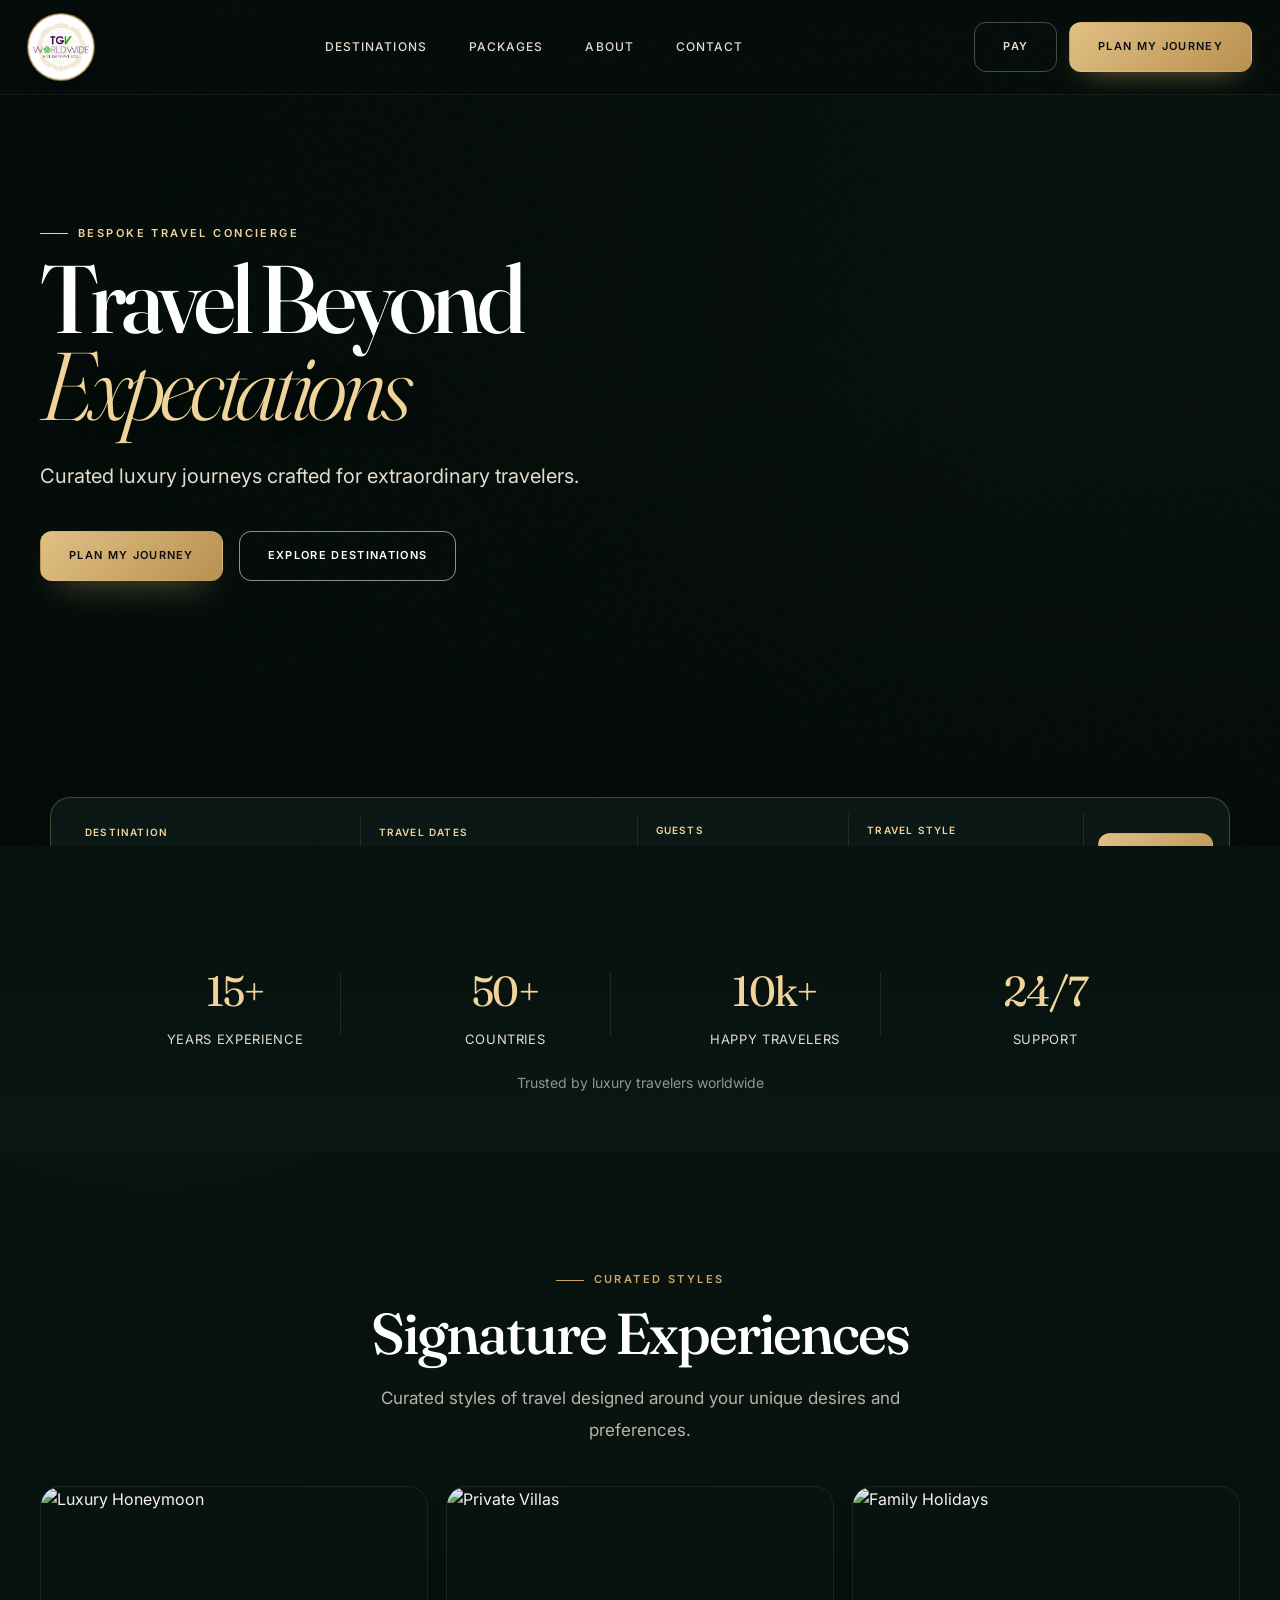
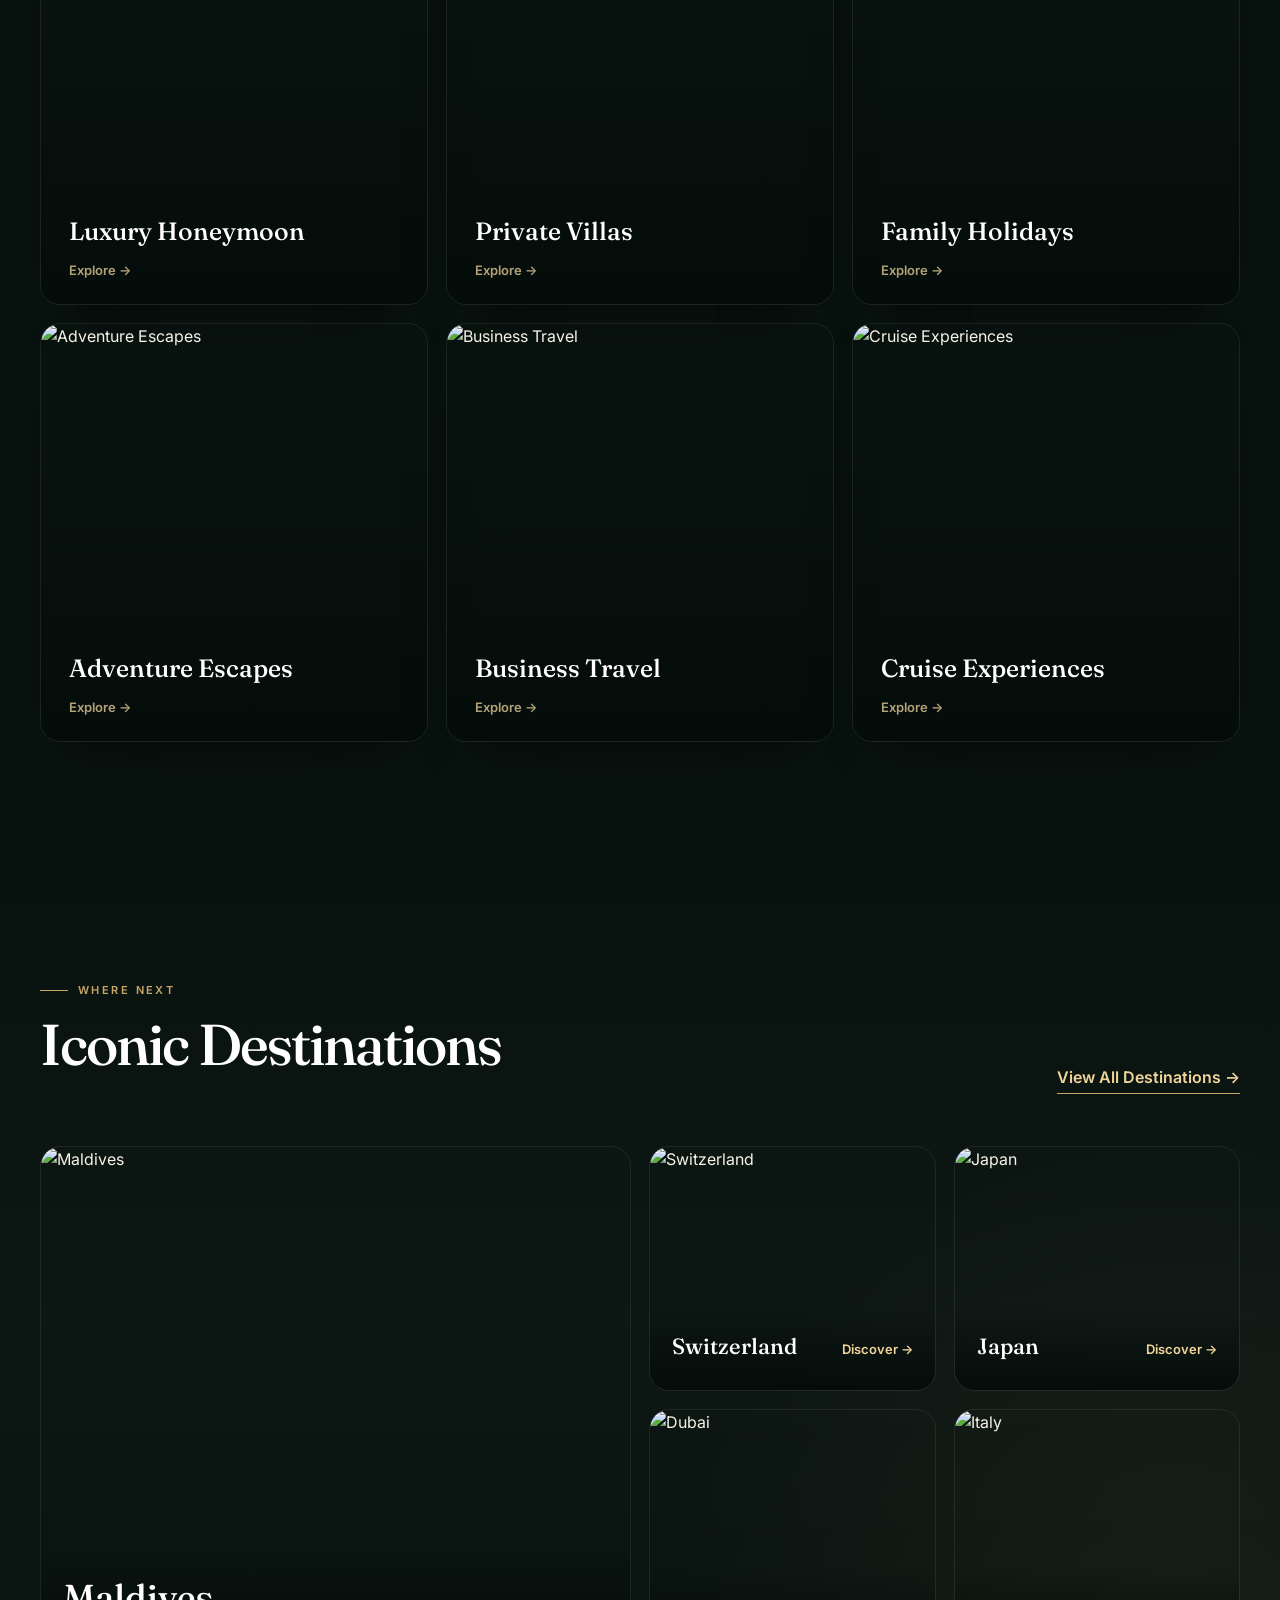
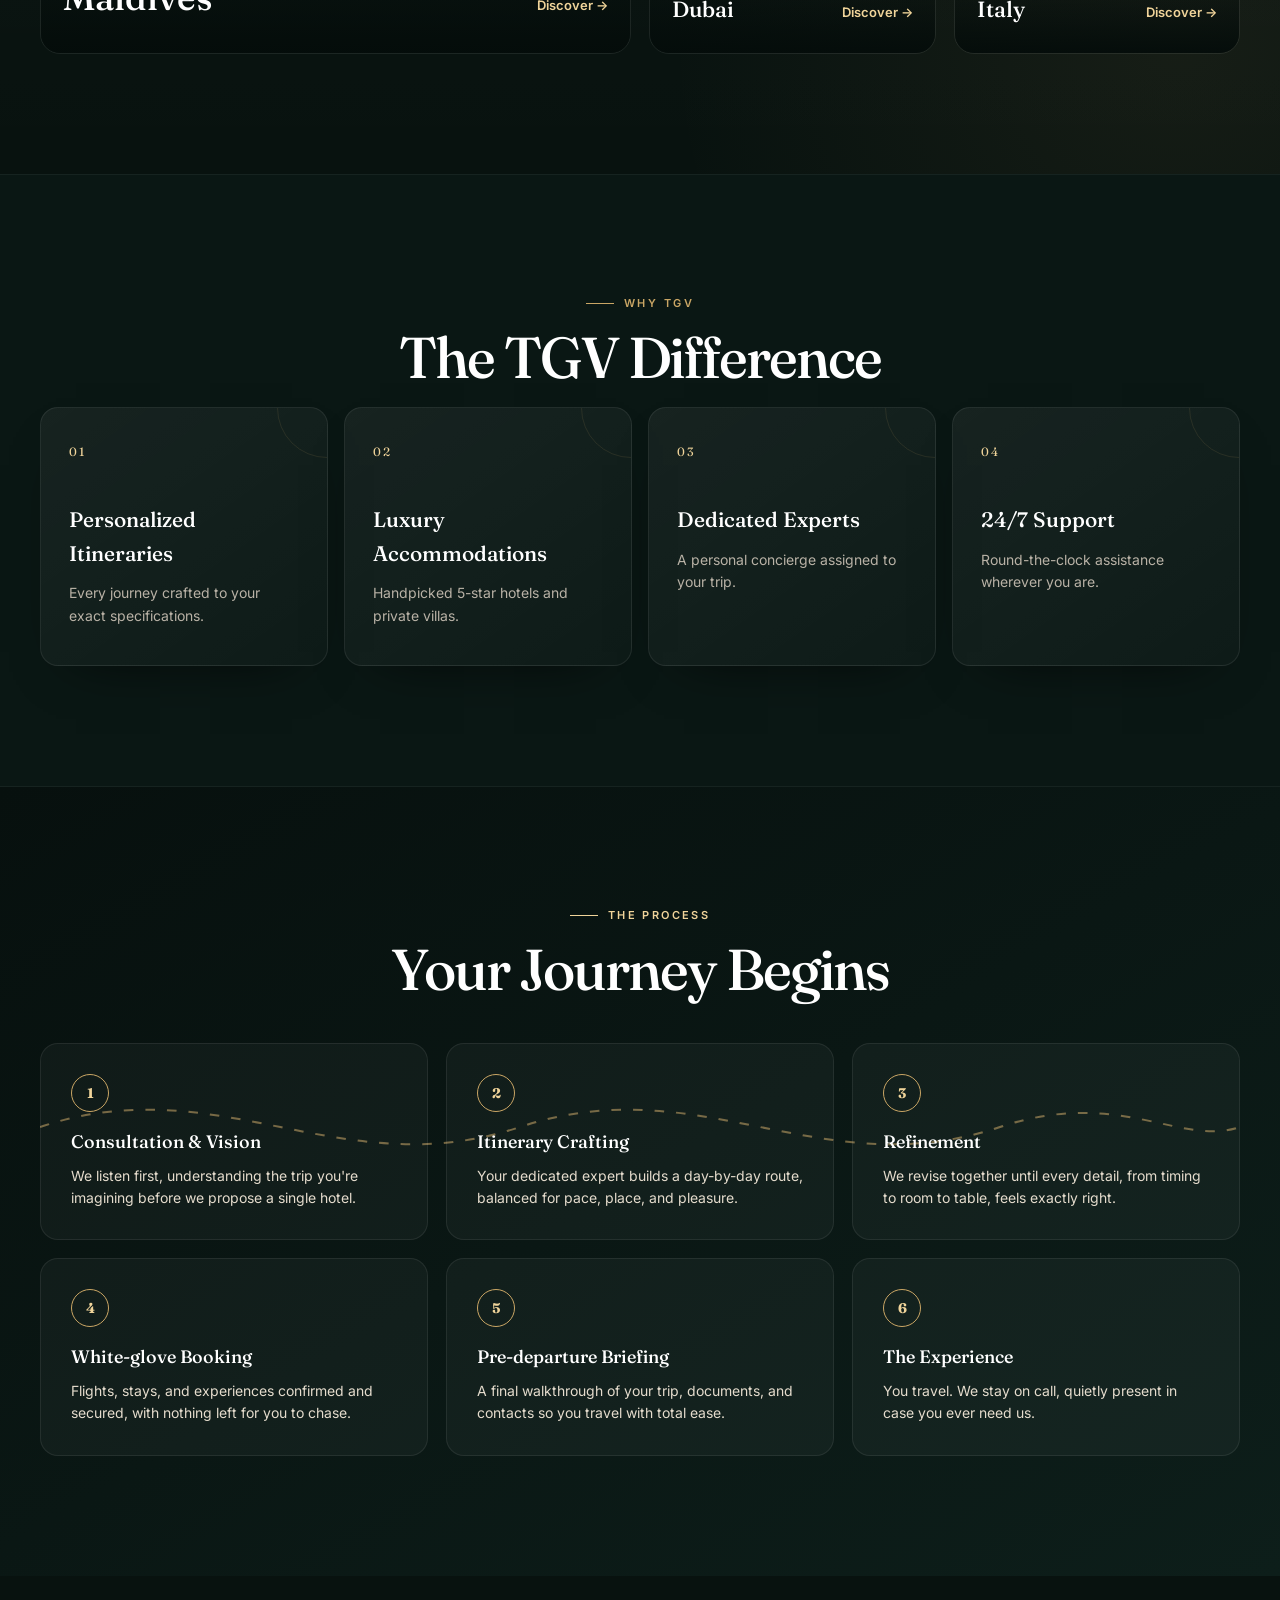
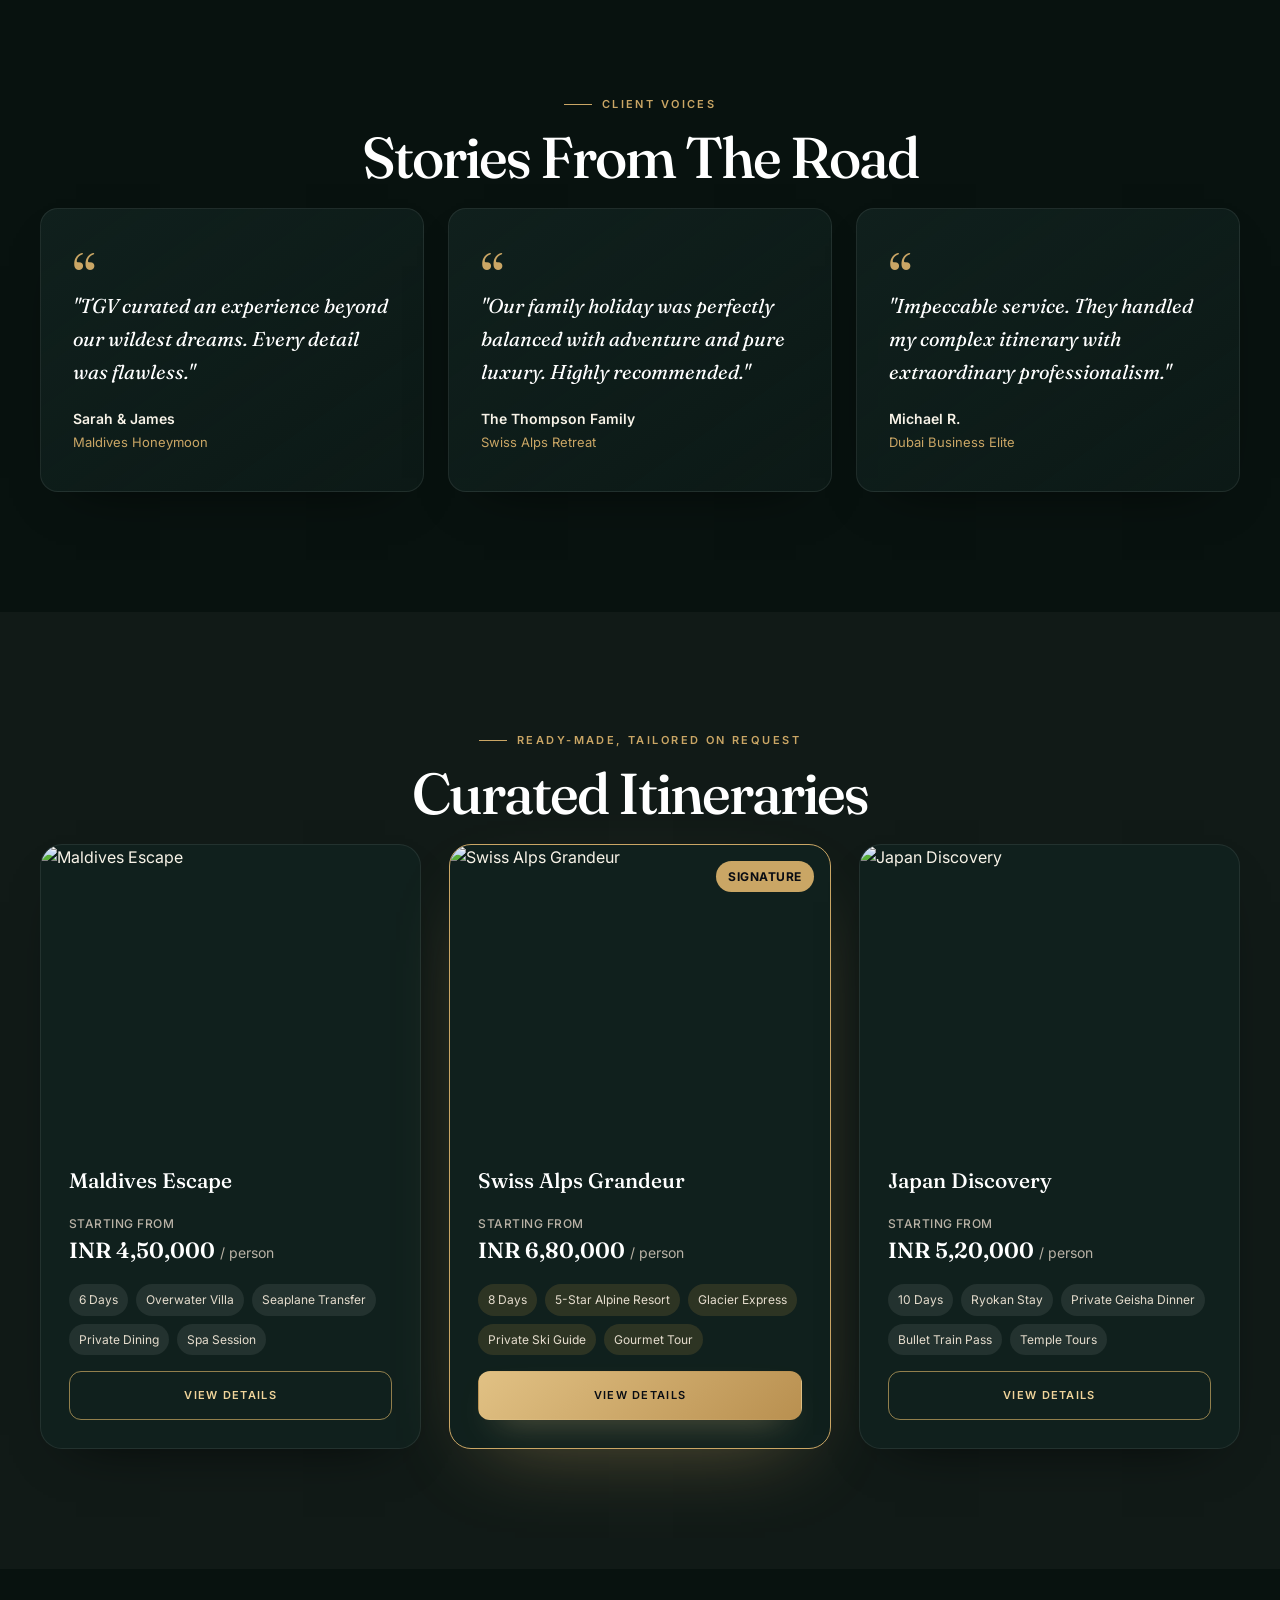
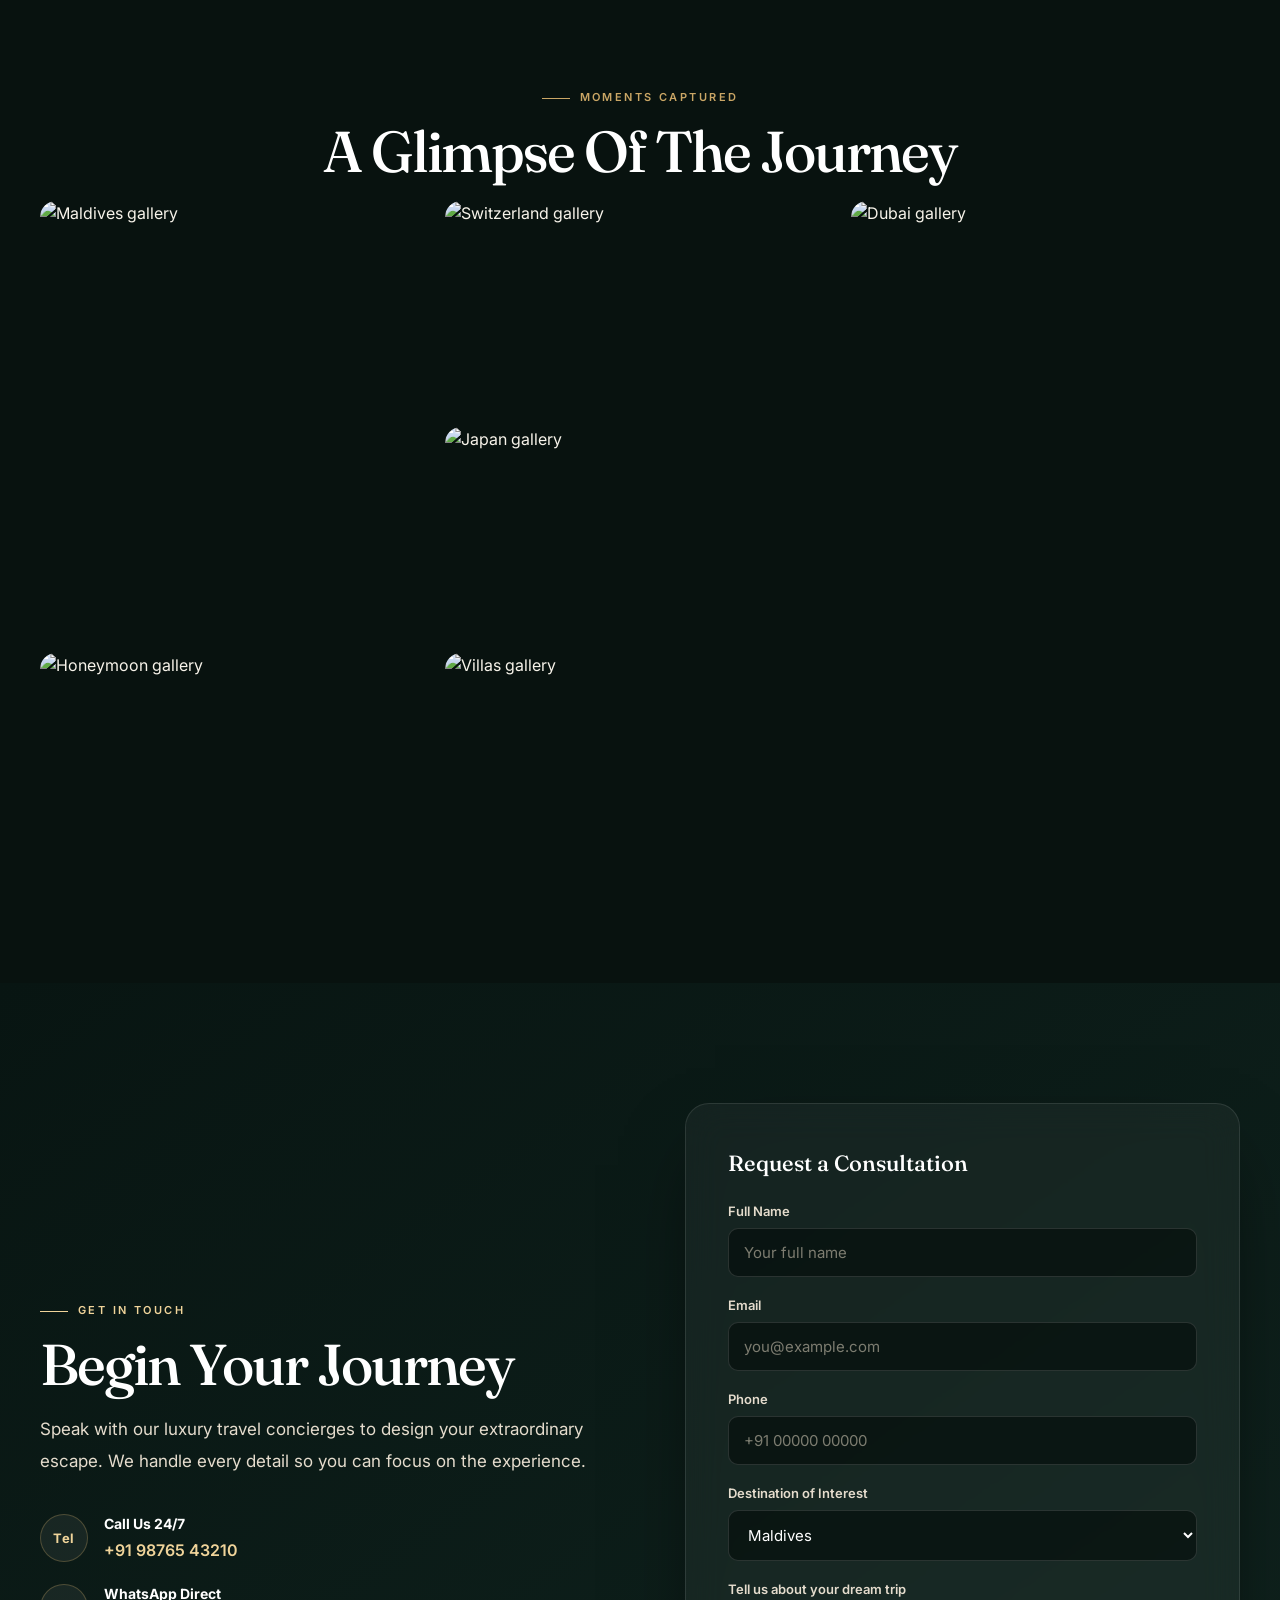
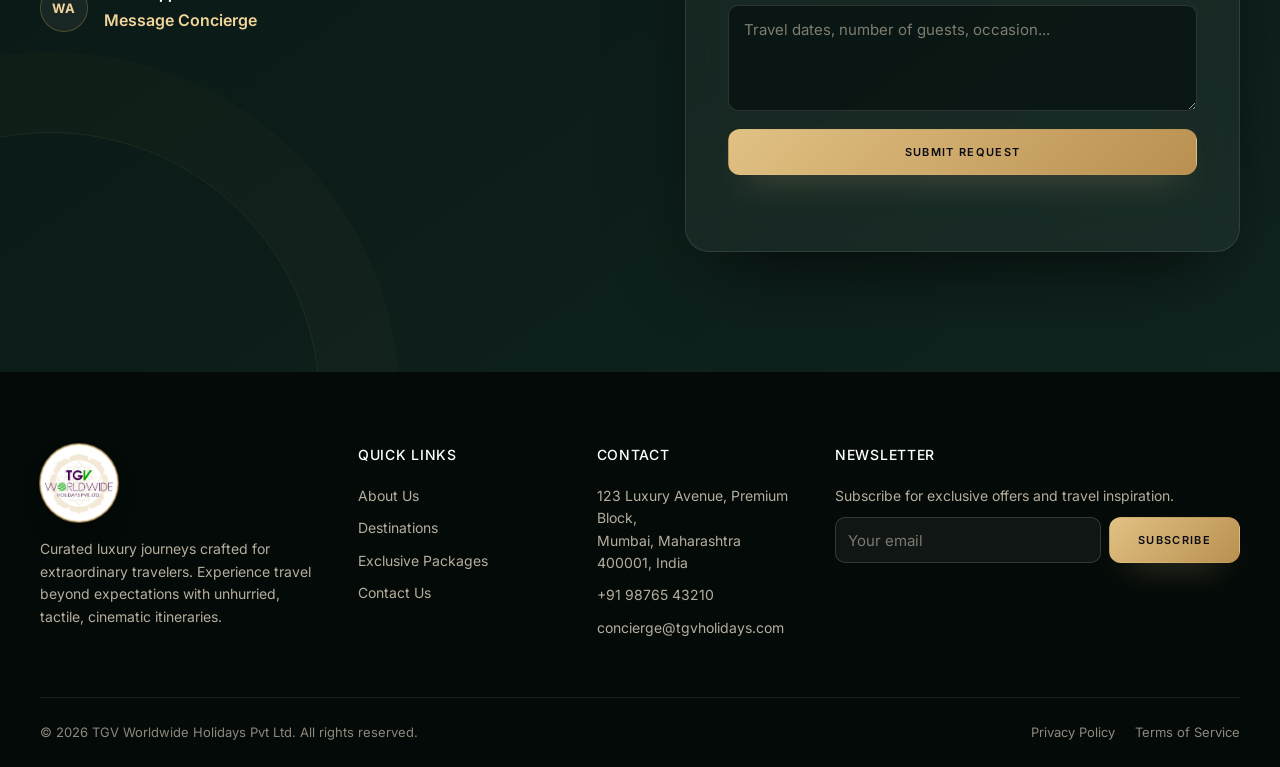
==== index.html @ 17313ebb "first commit" ====
<!DOCTYPE html>
<html lang="en">
<head>
<meta charset="UTF-8">
<meta name="viewport" content="width=device-width, initial-scale=1.0">
<title>TGV Worldwide Holidays - Curated Luxury Journeys</title>
<meta name="description" content="TGV Worldwide Holidays crafts curated luxury journeys to the Maldives, Switzerland, Japan, Dubai and beyond. Personalized itineraries, private villas, dedicated travel experts.">
<link rel="preconnect" href="https://fonts.googleapis.com">
<link rel="preconnect" href="https://fonts.gstatic.com" crossorigin>
<link href="https://fonts.googleapis.com/css2?family=Fraunces:ital,opsz,wght@0,9..144,300;0,9..144,400;0,9..144,500;0,9..144,600;1,9..144,400&family=Inter:wght@300;400;500;600;700&display=swap" rel="stylesheet">
<link rel="stylesheet" href="styles.css">
</head>
<body>

<div class="cinematic-intro" id="cinematicIntro" aria-hidden="true">
  <div class="intro-curtain intro-curtain--left"></div>
  <div class="intro-curtain intro-curtain--right"></div>
  <div class="intro-content">
    <img src="assets/tgv-logo.jpeg" alt="">
    <span>Worldwide Holidays</span>
    <p>Journeys, beautifully imagined</p>
  </div>
</div>

<!-- ===================== HEADER ===================== -->
<header class="site-header" id="top">
  <div class="header-inner">
    <a href="#top" class="logo" aria-label="TGV Worldwide Holidays home">
      <img src="assets/tgv-logo.jpeg" alt="TGV Worldwide Holidays Pvt. Ltd. logo">
    </a>

    <nav class="main-nav" id="mainNav">
      <a href="destinations.html">Destinations</a>
      <a href="packages.html">Packages</a>
      <a href="about.html">About</a>
      <a href="contact.html">Contact</a>
    </nav>

    <div class="header-actions">
      <a href="payment.html" class="btn btn-ghost btn-small">Pay</a>
      <a href="contact.html" class="btn btn-gold btn-small">Plan My Journey</a>
      <button class="nav-toggle" id="navToggle" aria-label="Open menu" aria-expanded="false">
        <span></span><span></span><span></span>
      </button>
    </div>
  </div>
</header>

<!-- ===================== HERO ===================== -->
<section class="hero" id="hero">
  <div class="hero-bg">
    <img src="https://images.unsplash.com/photo-1573843981267-be1999ff37cd?auto=format&fit=crop&w=2000&q=80" alt="Luxury overwater resort at sunset">
    <div class="hero-overlay"></div>
  </div>

  <div class="hero-content">
    <p class="eyebrow">Bespoke Travel Concierge</p>
    <h1 class="hero-title">Travel Beyond<br><em>Expectations</em></h1>
    <p class="hero-sub">Curated luxury journeys crafted for extraordinary travelers.</p>
    <div class="hero-cta">
      <a href="#contact" class="btn btn-gold">Plan My Journey</a>
      <a href="#destinations" class="btn btn-outline-light">Explore Destinations</a>
    </div>
  </div>

  <!-- Search / Plan card -->
  <div class="search-card" id="searchCard">
    <form class="search-form" id="searchForm">
      <div class="search-field">
        <label for="destinationInput">Destination</label>
        <input type="text" id="destinationInput" list="destinationList" placeholder="Where to?">
        <datalist id="destinationList">
          <option value="Maldives">
          <option value="Switzerland">
          <option value="Dubai">
          <option value="Japan">
          <option value="Italy">
        </datalist>
      </div>
      <div class="search-field">
        <label for="travelDates">Travel Dates</label>
        <input type="text" id="travelDates" placeholder="Select dates" onfocus="this.type='date'">
      </div>
      <div class="search-field">
        <label for="guestsSelect">Guests</label>
        <select id="guestsSelect">
          <option>2 Adults</option>
          <option>Family (4)</option>
          <option>Solo Traveler</option>
          <option>Group (6+)</option>
        </select>
      </div>
      <div class="search-field">
        <label for="travelStyle">Travel Style</label>
        <select id="travelStyle">
          <option>Honeymoon</option>
          <option>Adventure</option>
          <option>Family Holiday</option>
          <option>Business</option>
        </select>
      </div>
      <button type="submit" class="btn btn-gold search-submit">Search</button>
    </form>
  </div>
</section>

<!-- ===================== TRUST STRIP ===================== -->
<section class="trust-strip">
  <div class="trust-inner">
    <div class="trust-item"><span class="trust-num">15+</span><span class="trust-label">Years Experience</span></div>
    <div class="trust-item"><span class="trust-num">50+</span><span class="trust-label">Countries</span></div>
    <div class="trust-item"><span class="trust-num">10k+</span><span class="trust-label">Happy Travelers</span></div>
    <div class="trust-item"><span class="trust-num">24/7</span><span class="trust-label">Support</span></div>
  </div>
  <p class="trust-caption">Trusted by luxury travelers worldwide</p>
</section>

<!-- ===================== SIGNATURE EXPERIENCES ===================== -->
<section class="section experiences" id="experiences">
  <div class="section-inner">
    <p class="eyebrow center">Curated Styles</p>
    <h2 class="section-title center">Signature Experiences</h2>
    <p class="section-sub center">Curated styles of travel designed around your unique desires and preferences.</p>

    <div class="experience-grid">

      <a class="exp-card" href="#contact">
        <img src="https://images.unsplash.com/photo-1518621736915-f3b1c41bfd00?auto=format&fit=crop&w=900&q=80" alt="Luxury Honeymoon">
        <div class="exp-card-overlay">
          <h3>Luxury Honeymoon</h3>
          <span class="exp-link">Explore &rarr;</span>
        </div>
      </a>

      <a class="exp-card" href="#contact">
        <img src="https://images.unsplash.com/photo-1505881502353-a1986add3762?auto=format&fit=crop&w=900&q=80" alt="Private Villas">
        <div class="exp-card-overlay">
          <h3>Private Villas</h3>
          <span class="exp-link">Explore &rarr;</span>
        </div>
      </a>

      <a class="exp-card" href="#contact">
        <img src="https://images.unsplash.com/photo-1602002418082-a4443e081dd1?auto=format&fit=crop&w=900&q=80" alt="Family Holidays">
        <div class="exp-card-overlay">
          <h3>Family Holidays</h3>
          <span class="exp-link">Explore &rarr;</span>
        </div>
      </a>

      <a class="exp-card" href="#contact">
        <img src="https://images.unsplash.com/photo-1483401757582-12cb5d3f9c4f?auto=format&fit=crop&w=900&q=80" alt="Adventure Escapes">
        <div class="exp-card-overlay">
          <h3>Adventure Escapes</h3>
          <span class="exp-link">Explore &rarr;</span>
        </div>
      </a>

      <a class="exp-card" href="#contact">
        <img src="https://images.unsplash.com/photo-1551882547-ff40c63fe5fa?auto=format&fit=crop&w=900&q=80" alt="Business Travel">
        <div class="exp-card-overlay">
          <h3>Business Travel</h3>
          <span class="exp-link">Explore &rarr;</span>
        </div>
      </a>

      <a class="exp-card" href="#contact">
        <img src="https://images.unsplash.com/photo-1548574505-5e239809ee19?auto=format&fit=crop&w=900&q=80" alt="Cruise Experiences">
        <div class="exp-card-overlay">
          <h3>Cruise Experiences</h3>
          <span class="exp-link">Explore &rarr;</span>
        </div>
      </a>

    </div>
  </div>
</section>

<!-- ===================== ICONIC DESTINATIONS ===================== -->
<section class="section destinations" id="destinations">
  <div class="section-inner">
    <div class="section-head-row">
      <div>
        <p class="eyebrow">Where Next</p>
        <h2 class="section-title">Iconic Destinations</h2>
      </div>
      <a href="#packages" class="text-link">View All Destinations &rarr;</a>
    </div>

    <div class="destination-grid">
      <a class="dest-card dest-card--large" href="#packages">
        <img src="https://images.unsplash.com/photo-1573843981267-be1999ff37cd?auto=format&fit=crop&w=1200&q=80" alt="Maldives">
        <div class="dest-card-info"><h3>Maldives</h3><span>Discover &rarr;</span></div>
      </a>
      <a class="dest-card" href="#packages">
        <img src="https://images.unsplash.com/photo-1530122037265-a5f1f91d3b99?auto=format&fit=crop&w=900&q=80" alt="Switzerland">
        <div class="dest-card-info"><h3>Switzerland</h3><span>Discover &rarr;</span></div>
      </a>
      <a class="dest-card" href="#packages">
        <img src="https://images.unsplash.com/photo-1545569341-9eb8b30979d9?auto=format&fit=crop&w=900&q=80" alt="Japan">
        <div class="dest-card-info"><h3>Japan</h3><span>Discover &rarr;</span></div>
      </a>
      <a class="dest-card" href="#packages">
        <img src="https://images.unsplash.com/photo-1512453979798-5ea266f8880c?auto=format&fit=crop&w=900&q=80" alt="Dubai">
        <div class="dest-card-info"><h3>Dubai</h3><span>Discover &rarr;</span></div>
      </a>
      <a class="dest-card" href="#packages">
        <img src="https://images.unsplash.com/photo-1533104816931-20fa691ff6ca?auto=format&fit=crop&w=900&q=80" alt="Italy">
        <div class="dest-card-info"><h3>Italy</h3><span>Discover &rarr;</span></div>
      </a>
    </div>
  </div>
</section>

<!-- ===================== THE TGV DIFFERENCE ===================== -->
<section class="section difference">
  <div class="section-inner">
    <p class="eyebrow center">Why TGV</p>
    <h2 class="section-title center">The TGV Difference</h2>

    <div class="difference-grid">
      <div class="diff-card">
        <div class="diff-icon" aria-hidden="true">01</div>
        <h3>Personalized Itineraries</h3>
        <p>Every journey crafted to your exact specifications.</p>
      </div>
      <div class="diff-card">
        <div class="diff-icon" aria-hidden="true">02</div>
        <h3>Luxury Accommodations</h3>
        <p>Handpicked 5-star hotels and private villas.</p>
      </div>
      <div class="diff-card">
        <div class="diff-icon" aria-hidden="true">03</div>
        <h3>Dedicated Experts</h3>
        <p>A personal concierge assigned to your trip.</p>
      </div>
      <div class="diff-card">
        <div class="diff-icon" aria-hidden="true">04</div>
        <h3>24/7 Support</h3>
        <p>Round-the-clock assistance wherever you are.</p>
      </div>
    </div>
  </div>
</section>

<!-- ===================== YOUR JOURNEY BEGINS (route timeline) ===================== -->
<section class="section journey" id="journey">
  <div class="section-inner">
    <p class="eyebrow center">The Process</p>
    <h2 class="section-title center">Your Journey Begins</h2>

    <div class="route-timeline">
      <svg class="route-line" viewBox="0 0 1000 140" preserveAspectRatio="none" aria-hidden="true">
        <path d="M0,70 C150,10 250,130 400,70 C550,10 650,130 800,70 C900,30 950,90 1000,70" />
      </svg>

      <div class="route-stops">
        <div class="route-stop">
          <span class="route-dot">1</span>
          <h3>Consultation &amp; Vision</h3>
          <p>We listen first, understanding the trip you're imagining before we propose a single hotel.</p>
        </div>
        <div class="route-stop">
          <span class="route-dot">2</span>
          <h3>Itinerary Crafting</h3>
          <p>Your dedicated expert builds a day-by-day route, balanced for pace, place, and pleasure.</p>
        </div>
        <div class="route-stop">
          <span class="route-dot">3</span>
          <h3>Refinement</h3>
          <p>We revise together until every detail, from timing to room to table, feels exactly right.</p>
        </div>
        <div class="route-stop">
          <span class="route-dot">4</span>
          <h3>White-glove Booking</h3>
          <p>Flights, stays, and experiences confirmed and secured, with nothing left for you to chase.</p>
        </div>
        <div class="route-stop">
          <span class="route-dot">5</span>
          <h3>Pre-departure Briefing</h3>
          <p>A final walkthrough of your trip, documents, and contacts so you travel with total ease.</p>
        </div>
        <div class="route-stop">
          <span class="route-dot">6</span>
          <h3>The Experience</h3>
          <p>You travel. We stay on call, quietly present in case you ever need us.</p>
        </div>
      </div>
    </div>
  </div>
</section>

<!-- ===================== CLIENT VOICES ===================== -->
<section class="section testimonials">
  <div class="section-inner">
    <p class="eyebrow center">Client Voices</p>
    <h2 class="section-title center">Stories From The Road</h2>

    <div class="testimonial-grid">
      <figure class="testimonial-card">
        <blockquote>"TGV curated an experience beyond our wildest dreams. Every detail was flawless."</blockquote>
        <figcaption>
          <span class="t-name">Sarah &amp; James</span>
          <span class="t-trip">Maldives Honeymoon</span>
        </figcaption>
      </figure>
      <figure class="testimonial-card">
        <blockquote>"Our family holiday was perfectly balanced with adventure and pure luxury. Highly recommended."</blockquote>
        <figcaption>
          <span class="t-name">The Thompson Family</span>
          <span class="t-trip">Swiss Alps Retreat</span>
        </figcaption>
      </figure>
      <figure class="testimonial-card">
        <blockquote>"Impeccable service. They handled my complex itinerary with extraordinary professionalism."</blockquote>
        <figcaption>
          <span class="t-name">Michael R.</span>
          <span class="t-trip">Dubai Business Elite</span>
        </figcaption>
      </figure>
    </div>
  </div>
</section>

<!-- ===================== CURATED ITINERARIES / PACKAGES ===================== -->
<section class="section packages" id="packages">
  <div class="section-inner">
    <p class="eyebrow center">Ready-Made, Tailored On Request</p>
    <h2 class="section-title center">Curated Itineraries</h2>

    <div class="package-grid">

      <article class="package-card">
        <div class="package-img">
          <img src="https://images.unsplash.com/photo-1573843981267-be1999ff37cd?auto=format&fit=crop&w=900&q=80" alt="Maldives Escape">
        </div>
        <div class="package-body">
          <h3>Maldives Escape</h3>
          <p class="package-price"><span class="from">Starting from</span> INR 4,50,000 <span class="per">/ person</span></p>
          <ul class="package-tags">
            <li>6 Days</li>
            <li>Overwater Villa</li>
            <li>Seaplane Transfer</li>
            <li>Private Dining</li>
            <li>Spa Session</li>
          </ul>
          <a href="#contact" class="btn btn-outline-dark btn-block">View Details</a>
        </div>
      </article>

      <article class="package-card package-card--featured">
        <span class="package-badge">Signature</span>
        <div class="package-img">
          <img src="https://images.unsplash.com/photo-1530122037265-a5f1f91d3b99?auto=format&fit=crop&w=900&q=80" alt="Swiss Alps Grandeur">
        </div>
        <div class="package-body">
          <h3>Swiss Alps Grandeur</h3>
          <p class="package-price"><span class="from">Starting from</span> INR 6,80,000 <span class="per">/ person</span></p>
          <ul class="package-tags">
            <li>8 Days</li>
            <li>5-Star Alpine Resort</li>
            <li>Glacier Express</li>
            <li>Private Ski Guide</li>
            <li>Gourmet Tour</li>
          </ul>
          <a href="#contact" class="btn btn-gold btn-block">View Details</a>
        </div>
      </article>

      <article class="package-card">
        <div class="package-img">
          <img src="https://images.unsplash.com/photo-1545569341-9eb8b30979d9?auto=format&fit=crop&w=900&q=80" alt="Japan Discovery">
        </div>
        <div class="package-body">
          <h3>Japan Discovery</h3>
          <p class="package-price"><span class="from">Starting from</span> INR 5,20,000 <span class="per">/ person</span></p>
          <ul class="package-tags">
            <li>10 Days</li>
            <li>Ryokan Stay</li>
            <li>Private Geisha Dinner</li>
            <li>Bullet Train Pass</li>
            <li>Temple Tours</li>
          </ul>
          <a href="#contact" class="btn btn-outline-dark btn-block">View Details</a>
        </div>
      </article>

    </div>
  </div>
</section>

<!-- ===================== MOMENTS CAPTURED (gallery) ===================== -->
<section class="section gallery-section">
  <div class="section-inner">
    <p class="eyebrow center">Moments Captured</p>
    <h2 class="section-title center">A Glimpse Of The Journey</h2>

    <div class="moments-grid">
      <img src="https://images.unsplash.com/photo-1573843981267-be1999ff37cd?auto=format&fit=crop&w=700&q=80" alt="Maldives gallery">
      <img src="https://images.unsplash.com/photo-1530122037265-a5f1f91d3b99?auto=format&fit=crop&w=700&q=80" alt="Switzerland gallery">
      <img src="https://images.unsplash.com/photo-1512453979798-5ea266f8880c?auto=format&fit=crop&w=700&q=80" alt="Dubai gallery">
      <img src="https://images.unsplash.com/photo-1545569341-9eb8b30979d9?auto=format&fit=crop&w=700&q=80" alt="Japan gallery">
      <img src="https://images.unsplash.com/photo-1518621736915-f3b1c41bfd00?auto=format&fit=crop&w=700&q=80" alt="Honeymoon gallery">
      <img src="https://images.unsplash.com/photo-1505881502353-a1986add3762?auto=format&fit=crop&w=700&q=80" alt="Villas gallery">
    </div>
  </div>
</section>

<!-- ===================== BEGIN YOUR JOURNEY / CONTACT ===================== -->
<section class="section contact-section" id="contact">
  <div class="section-inner contact-inner">

    <div class="contact-info">
      <p class="eyebrow">Get In Touch</p>
      <h2 class="section-title">Begin Your Journey</h2>
      <p class="section-sub">Speak with our luxury travel concierges to design your extraordinary escape. We handle every detail so you can focus on the experience.</p>

      <div class="contact-method">
        <span class="contact-icon">Tel</span>
        <div>
          <strong>Call Us 24/7</strong>
          <a href="tel:+919876543210">+91 98765 43210</a>
        </div>
      </div>
      <div class="contact-method">
        <span class="contact-icon">WA</span>
        <div>
          <strong>WhatsApp Direct</strong>
          <a href="https://wa.me/919876543210" target="_blank" rel="noopener">Message Concierge</a>
        </div>
      </div>
    </div>

    <form class="contact-form" id="contactForm" novalidate>
      <h3>Request a Consultation</h3>

      <div class="form-row">
        <label for="fullName">Full Name</label>
        <input type="text" id="fullName" name="fullName" required placeholder="Your full name">
      </div>

      <div class="form-row">
        <label for="emailAddr">Email</label>
        <input type="email" id="emailAddr" name="emailAddr" required placeholder="you@example.com">
      </div>

      <div class="form-row">
        <label for="phoneNum">Phone</label>
        <input type="tel" id="phoneNum" name="phoneNum" placeholder="+91 00000 00000">
      </div>

      <div class="form-row">
        <label for="destInterest">Destination of Interest</label>
        <select id="destInterest" name="destInterest">
          <option>Maldives</option>
          <option>Switzerland</option>
          <option>Dubai</option>
          <option>Japan</option>
          <option>Italy</option>
          <option>Other</option>
        </select>
      </div>

      <div class="form-row">
        <label for="messageBox">Tell us about your dream trip</label>
        <textarea id="messageBox" name="messageBox" rows="4" placeholder="Travel dates, number of guests, occasion..."></textarea>
      </div>

      <button type="submit" class="btn btn-gold btn-block">Submit Request</button>
      <p class="form-status" id="formStatus" role="status" aria-live="polite"></p>
    </form>

  </div>
</section>

<!-- ===================== FOOTER ===================== -->
<footer class="site-footer">
  <div class="footer-inner">

    <div class="footer-col footer-brand">
      <a href="#top" class="logo logo-light" aria-label="TGV Worldwide Holidays home">
        <img src="assets/tgv-logo.jpeg" alt="TGV Worldwide Holidays Pvt. Ltd. logo">
      </a>
      <p>Curated luxury journeys crafted for extraordinary travelers. Experience travel beyond expectations with unhurried, tactile, cinematic itineraries.</p>
    </div>

    <div class="footer-col">
      <h4>Quick Links</h4>
      <a href="about.html">About Us</a>
      <a href="destinations.html">Destinations</a>
      <a href="packages.html">Exclusive Packages</a>
      <a href="contact.html">Contact Us</a>
    </div>

    <div class="footer-col">
      <h4>Contact</h4>
      <p>123 Luxury Avenue, Premium Block,<br>Mumbai, Maharashtra 400001, India</p>
      <p><a href="tel:+919876543210">+91 98765 43210</a></p>
      <p><a href="mailto:concierge@tgvholidays.com">concierge@tgvholidays.com</a></p>
    </div>

    <div class="footer-col">
      <h4>Newsletter</h4>
      <p>Subscribe for exclusive offers and travel inspiration.</p>
      <form class="footer-newsletter" id="newsletterForm" novalidate>
        <input type="email" placeholder="Your email" required aria-label="Email for newsletter">
        <button type="submit" class="btn btn-gold btn-small">Subscribe</button>
      </form>
      <p class="form-status" id="newsletterStatus" role="status" aria-live="polite"></p>
    </div>

  </div>

  <div class="footer-bottom">
    <p>&copy; 2026 TGV Worldwide Holidays Pvt Ltd. All rights reserved.</p>
    <div class="footer-legal">
      <a href="#">Privacy Policy</a>
      <a href="#">Terms of Service</a>
    </div>
  </div>
</footer>

<button class="back-to-top" id="backToTop" aria-label="Back to top">&uarr;</button>

<script src="script.js"></script>
</body>
</html>
---- styles.css ----
/* =========================================================
   TGV WORLDWIDE HOLIDAYS - Stylesheet
   Palette: Ink Navy #0E1B2A | Sand #E8DCC8 | Antique Gold #B68D40
            Ivory #F7F4ED | Charcoal #1C1C1C
   Type: Fraunces (display/serif) + Inter (body/UI)
   ========================================================= */

:root{
  --ink:        #080B12;
  --ink-soft:   #111827;
  --panel:      #151A24;
  --panel-soft: #1C2230;
  --sand:       #E8DCC8;
  --sand-soft:  #241F1A;
  --gold:       #C59A45;
  --gold-light: #F0C56F;
  --ivory:      #090C13;
  --charcoal:   #F7F4ED;
  --grey:       #B8B0A4;
  --muted:      #8F98A8;
  --white:      #FFFFFF;
  --error:      #FF8A80;
  --success:    #7DD79E;

  --font-display: 'Fraunces', Georgia, serif;
  --font-body: 'Inter', -apple-system, BlinkMacSystemFont, 'Segoe UI', sans-serif;

  --max-width: 1200px;
  --radius-sm: 6px;
  --radius-md: 8px;
  --radius-lg: 8px;

  --shadow-soft: 0 22px 60px -24px rgba(0,0,0,0.86);
  --shadow-card: 0 18px 42px -26px rgba(0,0,0,0.8);
}

/* ---------- Reset ---------- */
*,*::before,*::after{ box-sizing:border-box; }
html{ scroll-behavior:smooth; }
body{
  margin:0;
  font-family:var(--font-body);
  color:var(--charcoal);
  background:
    radial-gradient(circle at 18% 8%, rgba(45, 115, 92, 0.16), transparent 28%),
    radial-gradient(circle at 84% 0%, rgba(108, 40, 116, 0.16), transparent 24%),
    var(--ivory);
  line-height:1.6;
  -webkit-font-smoothing:antialiased;
}
img{ max-width:100%; display:block; }
a{ color:inherit; text-decoration:none; }
ul{ margin:0; padding:0; list-style:none; }
h1,h2,h3,h4{ font-family:var(--font-display); margin:0; font-weight:500; color:var(--white); }
p{ margin:0; }
button{ font-family:inherit; cursor:pointer; }
input,select,textarea{ font-family:inherit; font-size:15px; }
input::placeholder,
textarea::placeholder{ color:rgba(232,220,200,0.52); }

:focus-visible{
  outline:2px solid var(--gold);
  outline-offset:3px;
}

@media (prefers-reduced-motion: reduce){
  *{ animation-duration:0.01ms !important; transition-duration:0.01ms !important; scroll-behavior:auto !important; }
}

/* ---------- Layout helpers ---------- */
.section{ padding:96px 24px; }
.section-inner{ max-width:var(--max-width); margin:0 auto; }
.center{ text-align:center; margin-left:auto; margin-right:auto; }

.eyebrow{
  font-family:var(--font-body);
  font-size:13px;
  font-weight:600;
  letter-spacing:0.16em;
  text-transform:uppercase;
  color:var(--gold);
  margin-bottom:12px;
}
.section-title{
  font-size:clamp(28px,4vw,42px);
  line-height:1.15;
  margin-bottom:16px;
  max-width:640px;
}
.section-title.center{ max-width:640px; }
.section-sub{
  font-size:17px;
  color:var(--grey);
  max-width:560px;
  margin-bottom:40px;
}
.section-head-row{
  display:flex;
  justify-content:space-between;
  align-items:flex-end;
  flex-wrap:wrap;
  gap:16px;
  margin-bottom:40px;
}
.text-link{
  font-weight:600;
  color:var(--gold-light);
  border-bottom:1px solid var(--gold);
  padding-bottom:2px;
  white-space:nowrap;
}
.text-link:hover{ color:var(--white); }

/* ---------- Buttons ---------- */
.btn{
  display:inline-flex;
  align-items:center;
  justify-content:center;
  gap:8px;
  padding:14px 28px;
  border-radius:999px;
  font-weight:600;
  font-size:14px;
  letter-spacing:0.02em;
  border:1px solid transparent;
  transition:transform .2s ease, background .2s ease, color .2s ease, border-color .2s ease;
  white-space:nowrap;
}
.btn:hover{ transform:translateY(-2px); }
.btn-small{ padding:10px 20px; font-size:13px; }
.btn-block{ width:100%; }

.btn-gold{
  background:var(--gold);
  color:#090C13;
}
.btn-gold:hover{ background:var(--gold-light); }

.btn-ghost{
  background:transparent;
  color:var(--white);
  border-color:rgba(255,255,255,0.22);
}
.btn-ghost:hover{ border-color:var(--gold-light); color:var(--gold-light); }

.btn-outline-light{
  background:transparent;
  color:var(--white);
  border-color:rgba(255,255,255,0.55);
}
.btn-outline-light:hover{ border-color:var(--white); }

.btn-outline-dark{
  background:transparent;
  color:var(--gold-light);
  border-color:rgba(240,197,111,0.58);
}
.btn-outline-dark:hover{ background:var(--gold); color:#090C13; }

/* ============== HEADER ============== */
.site-header{
  position:fixed;
  top:0; left:0; right:0;
  z-index:500;
  background:rgba(8,11,18,0.9);
  backdrop-filter:blur(10px);
  border-bottom:1px solid rgba(255,255,255,0.08);
}
.header-inner{
  max-width:var(--max-width);
  margin:0 auto;
  display:flex;
  align-items:center;
  justify-content:space-between;
  padding:16px 24px;
}
.logo{
  display:inline-flex;
  align-items:center;
  justify-content:center;
  width:128px;
  height:54px;
  padding:5px 10px;
  background:rgba(255,255,255,0.96);
  border:1px solid rgba(240,197,111,0.5);
  border-radius:8px;
  box-shadow:0 14px 36px -24px rgba(0,0,0,0.9);
}
.logo img{
  width:100%;
  height:100%;
  object-fit:contain;
}
.main-nav{
  display:flex;
  gap:36px;
}
.main-nav a{
  color:var(--sand);
  font-size:14px;
  font-weight:500;
  position:relative;
  transition:color .2s ease;
}
.main-nav a:hover{ color:var(--white); }
.main-nav a::after{
  content:"";
  position:absolute;
  left:0; bottom:-8px;
  width:0; height:1px;
  background:var(--gold);
  transition:width .25s ease;
}
.main-nav a:hover::after{ width:100%; }

.header-actions{ display:flex; align-items:center; gap:12px; }
.header-actions .btn-ghost{ color:var(--sand); border-color:rgba(255,255,255,0.25); }
.header-actions .btn-ghost:hover{ color:var(--white); }

.nav-toggle{
  display:none;
  flex-direction:column;
  justify-content:center;
  gap:5px;
  width:32px; height:32px;
  background:none; border:none;
  padding:0;
}
.nav-toggle span{
  display:block;
  width:100%; height:2px;
  background:var(--sand);
  border-radius:2px;
}

/* ============== HERO ============== */
.hero{
  position:relative;
  min-height:100vh;
  display:flex;
  align-items:center;
  padding:140px 24px 220px;
  overflow:hidden;
}
.hero-bg{ position:absolute; inset:0; z-index:0; }
.hero-bg img{ width:100%; height:100%; object-fit:cover; }
.hero-overlay{
  position:absolute; inset:0;
  background:
    linear-gradient(180deg, rgba(8,11,18,0.48) 0%, rgba(8,11,18,0.72) 62%, rgba(8,11,18,0.98) 100%),
    linear-gradient(90deg, rgba(42,12,49,0.2), rgba(13,77,55,0.16));
}
.hero-content{
  position:relative;
  z-index:1;
  max-width:760px;
  margin:0 auto;
  text-align:center;
  color:var(--white);
}
.hero .eyebrow{ color:var(--gold-light); }
.hero-title{
  font-size:clamp(40px,7vw,76px);
  line-height:1.05;
  color:var(--white);
  margin-bottom:20px;
}
.hero-title em{
  font-style:italic;
  color:var(--gold-light);
}
.hero-sub{
  font-size:19px;
  color:var(--sand);
  margin-bottom:36px;
}
.hero-cta{
  display:flex;
  gap:16px;
  justify-content:center;
  flex-wrap:wrap;
}

/* Search card */
.search-card{
  position:absolute;
  bottom:-64px;
  left:50%;
  transform:translateX(-50%);
  z-index:2;
  width:min(1040px, calc(100% - 32px));
  background:rgba(21,26,36,0.96);
  border:1px solid rgba(255,255,255,0.1);
  border-radius:var(--radius-lg);
  box-shadow:var(--shadow-soft);
  padding:28px;
}
.search-form{
  display:grid;
  grid-template-columns:1.3fr 1fr 1fr 1fr auto;
  gap:18px;
  align-items:end;
}
.search-field{ display:flex; flex-direction:column; gap:6px; }
.search-field label{
  font-size:12px;
  font-weight:600;
  letter-spacing:0.04em;
  text-transform:uppercase;
  color:var(--sand);
}
.search-field input,
.search-field select{
  border:1px solid rgba(255,255,255,0.16);
  border-radius:var(--radius-sm);
  padding:11px 12px;
  background:#0D111A;
  color:var(--white);
}
.search-field input:focus,
.search-field select:focus{
  border-color:var(--gold);
  outline:none;
}
.search-submit{ height:46px; }

/* ============== TRUST STRIP ============== */
.trust-strip{
  background:linear-gradient(180deg, #080B12 0%, #0D111A 100%);
  color:var(--white);
  padding:120px 24px 48px;
  text-align:center;
}
.trust-inner{
  max-width:var(--max-width);
  margin:0 auto;
  display:flex;
  justify-content:center;
  gap:64px;
  flex-wrap:wrap;
  margin-bottom:20px;
}
.trust-item{ display:flex; flex-direction:column; gap:4px; }
.trust-num{
  font-family:var(--font-display);
  font-size:36px;
  color:var(--gold-light);
}
.trust-label{
  font-size:13px;
  letter-spacing:0.05em;
  text-transform:uppercase;
  color:var(--sand);
}
.trust-caption{
  font-size:14px;
  color:rgba(255,255,255,0.55);
}

/* ============== EXPERIENCES ============== */
.experience-grid{
  display:grid;
  grid-template-columns:repeat(3,1fr);
  gap:20px;
}
.exp-card{
  position:relative;
  border-radius:var(--radius-md);
  overflow:hidden;
  aspect-ratio:4/3;
  display:block;
}
.exp-card img{
  width:100%; height:100%; object-fit:cover;
  transition:transform .5s ease;
}
.exp-card:hover img{ transform:scale(1.06); }
.exp-card-overlay{
  position:absolute; inset:0;
  background:linear-gradient(180deg, rgba(14,27,42,0) 40%, rgba(14,27,42,0.82) 100%);
  display:flex;
  flex-direction:column;
  justify-content:flex-end;
  padding:22px;
  color:var(--white);
}
.exp-card-overlay h3{
  color:var(--white);
  font-size:21px;
  margin-bottom:4px;
}
.exp-link{
  font-size:13px;
  color:var(--gold-light);
  font-weight:600;
}

/* ============== DESTINATIONS ============== */
.destination-grid{
  display:grid;
  grid-template-columns:repeat(4, 1fr);
  grid-template-rows:repeat(2, 220px);
  gap:16px;
}
.dest-card{
  position:relative;
  border-radius:var(--radius-md);
  overflow:hidden;
  display:block;
}
.dest-card--large{
  grid-column:span 2;
  grid-row:span 2;
}
.dest-card img{
  width:100%; height:100%; object-fit:cover;
  transition:transform .5s ease;
}
.dest-card:hover img{ transform:scale(1.06); }
.dest-card-info{
  position:absolute; left:0; right:0; bottom:0;
  padding:18px;
  background:linear-gradient(180deg, rgba(14,27,42,0) 30%, rgba(14,27,42,0.85) 100%);
  color:var(--white);
  display:flex;
  align-items:baseline;
  justify-content:space-between;
  gap:8px;
}
.dest-card-info h3{ color:var(--white); font-size:18px; }
.dest-card--large .dest-card-info h3{ font-size:26px; }
.dest-card-info span{ font-size:13px; color:var(--gold-light); font-weight:600; white-space:nowrap; }

/* ============== DIFFERENCE ============== */
.difference{ background:rgba(255,255,255,0.03); }
.difference-grid{
  display:grid;
  grid-template-columns:repeat(4,1fr);
  gap:24px;
}
.diff-card{
  background:var(--panel);
  border:1px solid rgba(255,255,255,0.08);
  border-radius:var(--radius-md);
  padding:32px 24px;
  text-align:center;
  box-shadow:var(--shadow-card);
}
.diff-icon{
  font-size:22px;
  color:var(--gold);
  margin-bottom:16px;
}
.diff-card h3{ font-size:18px; margin-bottom:8px; }
.diff-card p{ font-size:14px; color:var(--grey); }

/* ============== JOURNEY / ROUTE TIMELINE ============== */
.journey{ background:#0B0F18; }
.journey .eyebrow{ color:var(--gold-light); }
.journey .section-title{ color:var(--white); }

.route-timeline{ position:relative; padding-top:24px; }
.route-line{
  position:absolute;
  top:38px;
  left:0;
  width:100%;
  height:140px;
  z-index:0;
  display:none;
}
.route-line path{
  fill:none;
  stroke:var(--gold);
  stroke-width:2;
  stroke-dasharray:8 10;
  opacity:0.55;
}
.route-stops{
  position:relative;
  z-index:1;
  display:grid;
  grid-template-columns:repeat(3,1fr);
  gap:36px 28px;
}
.route-stop{
  background:var(--panel);
  border:1px solid rgba(255,255,255,0.08);
  border-radius:var(--radius-md);
  padding:28px 24px 24px;
  position:relative;
}
.route-dot{
  display:inline-flex;
  align-items:center;
  justify-content:center;
  width:34px; height:34px;
  border-radius:50%;
  background:var(--gold);
  color:var(--ink);
  font-weight:700;
  font-size:14px;
  margin-bottom:16px;
}
.route-stop h3{ color:var(--white); font-size:18px; margin-bottom:8px; }
.route-stop p{ color:var(--sand); font-size:14px; }

@media (min-width: 880px){
  .route-line{ display:block; }
}

/* ============== TESTIMONIALS ============== */
.testimonial-grid{
  display:grid;
  grid-template-columns:repeat(3,1fr);
  gap:24px;
}
.testimonial-card{
  background:var(--panel);
  border:1px solid rgba(255,255,255,0.08);
  border-radius:var(--radius-md);
  padding:32px 28px;
  box-shadow:var(--shadow-card);
  margin:0;
}
.testimonial-card blockquote{
  margin:0 0 20px;
  font-family:var(--font-display);
  font-size:18px;
  line-height:1.5;
  color:var(--white);
  font-style:italic;
}
.testimonial-card figcaption{
  display:flex;
  flex-direction:column;
  gap:2px;
}
.t-name{ font-weight:600; font-size:14px; }
.t-trip{ font-size:13px; color:var(--gold); }

/* ============== PACKAGES ============== */
.packages{ background:rgba(255,255,255,0.035); }
.package-grid{
  display:grid;
  grid-template-columns:repeat(3,1fr);
  gap:28px;
}
.package-card{
  background:var(--panel);
  border:1px solid rgba(255,255,255,0.08);
  border-radius:var(--radius-md);
  overflow:hidden;
  box-shadow:var(--shadow-card);
  display:flex;
  flex-direction:column;
  position:relative;
  transition:transform .25s ease;
}
.package-card:hover{ transform:translateY(-6px); }
.package-card--featured{
  border:2px solid var(--gold);
}
.package-badge{
  position:absolute;
  top:16px; right:16px;
  z-index:2;
  background:var(--gold);
  color:#090C13;
  font-size:12px;
  font-weight:700;
  letter-spacing:0.04em;
  text-transform:uppercase;
  padding:6px 12px;
  border-radius:999px;
}
.package-img{ aspect-ratio:4/3; overflow:hidden; }
.package-img img{ width:100%; height:100%; object-fit:cover; }
.package-body{ padding:24px; display:flex; flex-direction:column; gap:14px; flex:1; }
.package-body h3{ font-size:21px; }
.package-price{ font-size:22px; font-weight:600; color:var(--white); font-family:var(--font-display); }
.package-price .from{ display:block; font-family:var(--font-body); font-size:12px; font-weight:500; color:var(--grey); text-transform:uppercase; letter-spacing:0.04em; }
.package-price .per{ font-family:var(--font-body); font-size:14px; color:var(--grey); font-weight:400; }
.package-tags{ display:flex; flex-wrap:wrap; gap:8px; }
.package-tags li{
  font-size:12px;
  background:rgba(255,255,255,0.08);
  color:var(--sand);
  padding:6px 10px;
  border-radius:999px;
}
.package-card--featured .package-tags li{ background:rgba(197,154,69,0.16); }
.package-body .btn{ margin-top:auto; }

/* ============== GALLERY ============== */
.moments-grid{
  display:grid;
  grid-template-columns:repeat(3,1fr);
  grid-auto-rows:180px;
  gap:12px;
}
.moments-grid img{
  width:100%; height:100%; object-fit:cover;
  border-radius:var(--radius-sm);
  transition:transform .4s ease;
}
.moments-grid img:hover{ transform:scale(1.04); }
.moments-grid > :nth-child(1){ grid-row:span 2; }
.moments-grid > :nth-child(4){ grid-column:span 2; }

/* ============== CONTACT ============== */
.contact-section{ background:#0B0F18; }
.contact-inner{
  display:grid;
  grid-template-columns:1fr 1fr;
  gap:64px;
  align-items:start;
}
.contact-info .eyebrow{ color:var(--gold-light); }
.contact-info .section-title{ color:var(--white); }
.contact-info .section-sub{ color:var(--sand); margin-bottom:36px; }

.contact-method{
  display:flex;
  align-items:center;
  gap:16px;
  margin-bottom:20px;
}
.contact-icon{
  font-size:13px;
  font-weight:700;
  letter-spacing:0.04em;
  width:48px; height:48px;
  display:flex; align-items:center; justify-content:center;
  background:rgba(255,255,255,0.06);
  border-radius:50%;
  flex-shrink:0;
}
.contact-method strong{ display:block; color:var(--white); font-size:14px; margin-bottom:2px; }
.contact-method a{ color:var(--gold-light); font-weight:600; }
.contact-method a:hover{ text-decoration:underline; }

.contact-form{
  background:var(--panel);
  border:1px solid rgba(255,255,255,0.1);
  border-radius:var(--radius-lg);
  padding:36px;
  box-shadow:var(--shadow-soft);
}
.contact-form h3{ font-size:22px; margin-bottom:20px; }
.form-row{ margin-bottom:18px; display:flex; flex-direction:column; gap:6px; }
.form-row label{ font-size:13px; font-weight:600; color:var(--sand); }
.form-row input,
.form-row select,
.form-row textarea{
  border:1px solid rgba(255,255,255,0.16);
  border-radius:var(--radius-sm);
  padding:12px 14px;
  background:#0D111A;
  color:var(--white);
  resize:vertical;
}
.form-row input:focus,
.form-row select:focus,
.form-row textarea:focus{ border-color:var(--gold); outline:none; }
.form-status{ margin-top:14px; font-size:14px; min-height:20px; }
.form-status.success{ color:var(--success); }
.form-status.error{ color:var(--error); }

/* ============== FOOTER ============== */
.site-footer{ background:#06080D; color:var(--sand); padding:72px 24px 0; }
.footer-inner{
  max-width:var(--max-width);
  margin:0 auto;
  display:grid;
  grid-template-columns:1.4fr 1fr 1fr 1.1fr;
  gap:40px;
  padding-bottom:48px;
  border-bottom:1px solid rgba(255,255,255,0.08);
}
.logo-light{ color:var(--white); }
.footer-brand p{ margin-top:16px; font-size:14px; color:rgba(232,220,200,0.7); max-width:320px; }
.footer-col h4{
  color:var(--white);
  font-family:var(--font-body);
  font-size:14px;
  letter-spacing:0.05em;
  text-transform:uppercase;
  margin-bottom:18px;
}
.footer-col a{ display:block; margin-bottom:10px; font-size:14px; color:rgba(232,220,200,0.78); }
.footer-col a:hover{ color:var(--gold-light); }
.footer-col p{ font-size:14px; color:rgba(232,220,200,0.78); margin-bottom:10px; }
.footer-newsletter{ display:flex; gap:8px; margin-top:8px; }
.footer-newsletter input{
  flex:1;
  min-width:0;
  padding:10px 12px;
  border-radius:var(--radius-sm);
  border:1px solid rgba(255,255,255,0.15);
  background:rgba(255,255,255,0.05);
  color:var(--white);
}
.footer-newsletter input::placeholder{ color:rgba(232,220,200,0.5); }

.footer-bottom{
  max-width:var(--max-width);
  margin:0 auto;
  display:flex;
  justify-content:space-between;
  align-items:center;
  flex-wrap:wrap;
  gap:12px;
  padding:24px 0;
  font-size:13px;
  color:rgba(232,220,200,0.6);
}
.footer-legal{ display:flex; gap:20px; }
.footer-legal a:hover{ color:var(--gold-light); }

/* ============== BACK TO TOP ============== */
.back-to-top{
  position:fixed;
  bottom:24px; right:24px;
  width:46px; height:46px;
  border-radius:50%;
  background:var(--panel);
  color:var(--gold-light);
  border:1px solid rgba(255,255,255,0.15);
  font-size:18px;
  display:flex; align-items:center; justify-content:center;
  opacity:0;
  pointer-events:none;
  transition:opacity .25s ease, transform .25s ease;
  z-index:400;
}
.back-to-top.visible{ opacity:1; pointer-events:auto; }
.back-to-top:hover{ transform:translateY(-3px); }

/* =========================================================
   RESPONSIVE
   ========================================================= */
@media (max-width: 980px){
  .experience-grid{ grid-template-columns:repeat(2,1fr); }
  .destination-grid{ grid-template-columns:repeat(2,1fr); grid-template-rows:repeat(3, 220px); }
  .dest-card--large{ grid-column:span 2; grid-row:span 1; }
  .difference-grid{ grid-template-columns:repeat(2,1fr); }
  .route-stops{ grid-template-columns:repeat(2,1fr); }
  .testimonial-grid{ grid-template-columns:repeat(2,1fr); }
  .package-grid{ grid-template-columns:repeat(2,1fr); }
  .moments-grid{ grid-template-columns:repeat(2,1fr); }
  .moments-grid > :nth-child(4){ grid-column:span 1; }
  .contact-inner{ grid-template-columns:1fr; }
  .search-form{ grid-template-columns:1fr 1fr; }
  .search-submit{ grid-column:span 2; }
}

@media (max-width: 720px){
  .main-nav{
    position:fixed;
    top:78px; left:0; right:0;
    background:var(--ink);
    flex-direction:column;
    padding:20px 24px;
    gap:18px;
    transform:translateY(-12px);
    opacity:0;
    pointer-events:none;
    transition:opacity .2s ease, transform .2s ease;
    border-bottom:1px solid rgba(255,255,255,0.08);
  }
  .main-nav.open{
    opacity:1;
    transform:translateY(0);
    pointer-events:auto;
  }
  .header-actions .btn-small{ display:none; }
  .nav-toggle{ display:flex; }
  .header-inner{ padding:12px 20px; }
  .logo{ width:112px; height:50px; }

  .hero{ padding:120px 20px 200px; }
  .search-card{ padding:20px; }
  .search-form{ grid-template-columns:1fr; }
  .search-submit{ grid-column:span 1; }

  .section{ padding:64px 20px; }
  .experience-grid{ grid-template-columns:1fr; }
  .destination-grid{ grid-template-columns:1fr; grid-template-rows:none; }
  .dest-card--large{ grid-column:span 1; }
  .dest-card{ height:240px; }
  .difference-grid{ grid-template-columns:1fr; }
  .route-stops{ grid-template-columns:1fr; }
  .testimonial-grid{ grid-template-columns:1fr; }
  .package-grid{ grid-template-columns:1fr; }
  .moments-grid{ grid-template-columns:repeat(2,1fr); grid-auto-rows:140px; }
  .moments-grid > :nth-child(1){ grid-row:span 1; }
  .footer-inner{ grid-template-columns:1fr 1fr; }
}

@media (max-width: 480px){
  .footer-inner{ grid-template-columns:1fr; }
  .trust-inner{ gap:32px; }
}

/* =========================================================
   2026 EDITORIAL REFINEMENT
   ========================================================= */
:root{
  --ink:#07100f;
  --ink-soft:#0d1b18;
  --panel:#10201d;
  --panel-soft:#152824;
  --gold:#caa665;
  --gold-light:#f0d49a;
  --ivory:#08120f;
  --charcoal:#f8f3e8;
  --grey:#b9b2a6;
  --sand:#e5dccd;
  --radius-sm:10px;
  --radius-md:18px;
  --radius-lg:24px;
  --shadow-soft:0 32px 80px -30px rgba(0,0,0,.82);
  --shadow-card:0 22px 55px -36px rgba(0,0,0,.9);
}

body{
  background:
    radial-gradient(circle at 12% 9%,rgba(36,104,82,.14),transparent 28rem),
    radial-gradient(circle at 92% 37%,rgba(202,166,101,.07),transparent 32rem),
    var(--ivory);
}

body::before{
  content:"";
  position:fixed;
  inset:0;
  pointer-events:none;
  z-index:999;
  opacity:.025;
  background-image:url("data:image/svg+xml,%3Csvg viewBox='0 0 180 180' xmlns='http://www.w3.org/2000/svg'%3E%3Cfilter id='n'%3E%3CfeTurbulence type='fractalNoise' baseFrequency='.9' numOctaves='4' stitchTiles='stitch'/%3E%3C/filter%3E%3Crect width='100%25' height='100%25' filter='url(%23n)' opacity='.7'/%3E%3C/svg%3E");
}

.section{padding:120px 24px}
.section-title{font-size:clamp(2.25rem,4.5vw,4rem);letter-spacing:-.035em}
.section-sub{line-height:1.85}
.eyebrow{display:flex;align-items:center;gap:10px;font-size:11px;letter-spacing:.22em}
.eyebrow::before{content:"";width:28px;height:1px;background:currentColor}
.eyebrow.center{justify-content:center}
.section-head-row{margin-bottom:52px}

.site-header{background:linear-gradient(180deg,rgba(5,12,10,.92),rgba(5,12,10,.7));border-color:rgba(255,255,255,.06);transition:background .3s ease,box-shadow .3s ease}
.header-inner{max-width:1320px;padding:14px 28px}
.logo{width:116px;height:50px;border-radius:12px;padding:6px 9px;border-color:rgba(202,166,101,.55)}
.main-nav{gap:42px}
.main-nav a{font-size:12px;letter-spacing:.09em;text-transform:uppercase}
.header-actions .btn-gold{box-shadow:0 10px 30px -16px rgba(202,166,101,.9)}

.btn{padding:15px 28px;border-radius:12px;text-transform:uppercase;font-size:11px;letter-spacing:.12em;transition:transform .25s ease,box-shadow .25s ease,background .25s ease,color .25s ease,border-color .25s ease}
.btn:hover{transform:translateY(-3px)}
.btn-gold{background:linear-gradient(135deg,#e1c184,#b99050);box-shadow:0 15px 35px -20px rgba(225,193,132,.95)}
.btn-gold:hover{box-shadow:0 18px 38px -18px rgba(225,193,132,.9)}

.hero{min-height:94vh;align-items:center;padding:150px max(24px,calc((100vw - 1200px)/2)) 190px}
.hero-bg img{transform:scale(1.01);animation:hero-breathe 16s ease-in-out infinite alternate}
.hero-overlay{background:linear-gradient(90deg,rgba(4,11,9,.93) 0%,rgba(4,11,9,.65) 46%,rgba(4,11,9,.2) 78%),linear-gradient(0deg,rgba(4,11,9,.92),transparent 55%)}
.hero-content{max-width:790px;margin:0;text-align:left}
.hero .eyebrow{justify-content:flex-start}
.hero-title{font-size:clamp(3.5rem,7.5vw,7.4rem);line-height:.91;letter-spacing:-.055em;margin-bottom:30px;text-wrap:balance}
.hero-title em{font-weight:300;text-shadow:0 3px 26px rgba(0,0,0,.3)}
.hero-sub{font-size:clamp(1rem,1.7vw,1.25rem);max-width:540px;line-height:1.7;margin-bottom:38px}
.hero-cta{justify-content:flex-start}
@keyframes hero-breathe{to{transform:scale(1.06)}}

.search-card{bottom:-58px;width:min(1180px,calc(100% - 40px));padding:16px;border:1px solid rgba(240,212,154,.24);background:rgba(12,27,23,.84);backdrop-filter:blur(24px);border-radius:20px}
.search-form{gap:0;grid-template-columns:1.25fr 1fr .9fr 1fr auto}
.search-field{padding:8px 18px;border-right:1px solid rgba(255,255,255,.09)}
.search-field label{color:var(--gold-light);font-size:10px;letter-spacing:.12em}
.search-field input,.search-field select{border:0;padding:7px 0;background:transparent;color:var(--white)}
.search-submit{height:54px;margin-left:14px;padding-inline:30px}

.trust-strip{padding:112px 24px 56px;background:linear-gradient(180deg,#07100e,#0a1714);border-bottom:1px solid rgba(255,255,255,.05)}
.trust-inner{max-width:950px;justify-content:space-between;margin-bottom:22px}
.trust-item{min-width:140px;position:relative}
.trust-item:not(:last-child)::after{content:"";position:absolute;right:-36px;top:15%;width:1px;height:70%;background:rgba(255,255,255,.09)}
.trust-num{font-size:42px;letter-spacing:-.04em}

.experience-grid{gap:18px}
.exp-card{border-radius:20px;aspect-ratio:1/1.08;border:1px solid rgba(255,255,255,.08);box-shadow:var(--shadow-card)}
.exp-card:nth-child(2),.exp-card:nth-child(5){transform:translateY(24px)}
.exp-card-overlay{padding:28px;background:linear-gradient(180deg,transparent 28%,rgba(4,12,10,.9) 100%)}
.exp-card-overlay h3{font-size:25px}
.exp-link{opacity:.75;transform:translateY(5px);transition:opacity .3s ease,transform .3s ease}
.exp-card:hover .exp-link{opacity:1;transform:none}

.destinations{background:linear-gradient(180deg,transparent,rgba(255,255,255,.018),transparent)}
.destination-grid{grid-template-rows:repeat(2,245px);gap:18px}
.dest-card{border-radius:20px;border:1px solid rgba(255,255,255,.08)}
.dest-card-info{padding:26px 22px;background:linear-gradient(180deg,transparent,rgba(4,12,10,.94))}
.dest-card-info h3{font-size:22px}
.dest-card--large .dest-card-info h3{font-size:36px}

.difference{background:#0a1714;border-block:1px solid rgba(255,255,255,.05)}
.difference-grid{gap:16px}
.diff-card{position:relative;text-align:left;padding:34px 28px 38px;background:linear-gradient(145deg,rgba(255,255,255,.055),rgba(255,255,255,.018));border-radius:18px;overflow:hidden;transition:transform .3s ease,border-color .3s ease}
.diff-card:hover{transform:translateY(-6px);border-color:rgba(202,166,101,.35)}
.diff-icon{font-family:var(--font-display);font-size:12px;letter-spacing:.14em;margin-bottom:42px;color:var(--gold-light)}
.diff-card h3{font-size:21px;margin-bottom:12px}
.diff-card::after{content:"";position:absolute;width:100px;height:100px;border:1px solid rgba(202,166,101,.12);border-radius:50%;right:-50px;top:-50px}

.journey{background:linear-gradient(150deg,#07100e,#0d1e1a)}
.route-stops{gap:18px}
.route-stop{padding:30px;background:rgba(255,255,255,.035);border-radius:18px;transition:background .3s ease,transform .3s ease}
.route-stop:hover{background:rgba(255,255,255,.065);transform:translateY(-4px)}
.route-dot{width:38px;height:38px;background:transparent;color:var(--gold-light);border:1px solid var(--gold);font-family:var(--font-display)}

.testimonial-card{padding:38px 32px;border-radius:18px;background:linear-gradient(145deg,var(--panel),rgba(16,32,29,.55))}
.testimonial-card::before{content:"“";display:block;font-family:var(--font-display);font-size:64px;height:42px;line-height:1;color:var(--gold)}
.testimonial-card blockquote{font-size:20px;line-height:1.65}

.package-grid{align-items:center}
.package-card{border-radius:22px;transition:transform .35s ease,border-color .35s ease}
.package-card:hover{transform:translateY(-10px);border-color:rgba(202,166,101,.34)}
.package-card--featured{transform:scale(1.035);border-width:1px;box-shadow:0 30px 80px -38px rgba(202,166,101,.45)}
.package-card--featured:hover{transform:scale(1.035) translateY(-8px)}
.package-img{aspect-ratio:1.3/1}
.package-body{padding:28px;gap:16px}

.moments-grid{grid-auto-rows:210px;gap:16px}
.moments-grid img{border-radius:16px;filter:saturate(.85);transition:transform .5s ease,filter .5s ease}
.moments-grid img:hover{transform:scale(1.025);filter:saturate(1.1)}

.contact-section{position:relative;background:linear-gradient(145deg,#081512,#10241f);overflow:hidden}
.contact-section::before{content:"";position:absolute;width:540px;height:540px;border:1px solid rgba(202,166,101,.1);border-radius:50%;left:-220px;bottom:-300px;box-shadow:0 0 0 80px rgba(202,166,101,.025)}
.contact-inner{position:relative;gap:90px;align-items:center}
.contact-form{padding:42px;background:rgba(255,255,255,.045);backdrop-filter:blur(18px);border-radius:24px}
.form-row input,.form-row select,.form-row textarea{padding:14px 15px;background:rgba(3,10,8,.55);border-color:rgba(255,255,255,.13)}
.contact-icon{border:1px solid rgba(202,166,101,.3);color:var(--gold-light)}

.site-footer{background:#040a08}
.back-to-top{border-radius:12px;background:var(--gold);color:#07100f;border:0}

.reveal{opacity:0;transform:translateY(24px);transition:opacity .7s ease,transform .7s cubic-bezier(.2,.75,.25,1)}
.reveal.is-visible{opacity:1;transform:none}

@media (max-width:980px){
  .search-form{grid-template-columns:1fr 1fr;gap:8px}.search-field{border:0}.search-submit{margin:8px 0 0}
  .trust-item:not(:last-child)::after{display:none}
  .exp-card:nth-child(2),.exp-card:nth-child(5){transform:none}
  .package-card--featured,.package-card--featured:hover{transform:none}
}
@media (max-width:720px){
  .section{padding:82px 20px}.main-nav{top:74px;background:rgba(5,14,11,.98);backdrop-filter:blur(20px)}
  .hero{min-height:800px;padding:130px 20px 360px;align-items:flex-start}.hero-title{font-size:clamp(3.4rem,16vw,5.2rem)}
  .search-card{bottom:26px}.search-form{grid-template-columns:1fr}.search-field{padding:7px 10px}.search-submit{grid-column:auto}
  .trust-strip{padding-top:62px}.trust-inner{display:grid;grid-template-columns:1fr 1fr;gap:28px}.trust-item{min-width:0}
  .destination-grid{grid-template-rows:none}.dest-card{height:270px}.destination-grid .dest-card--large{height:330px}
  .contact-form{padding:28px 22px}.contact-inner{gap:54px}
}

@media (prefers-reduced-motion:reduce){.hero-bg img{animation:none}.reveal{opacity:1;transform:none}}

/* Circular brand mark */
.logo{
  width:66px;
  height:66px;
  padding:4px;
  border-radius:50%;
  overflow:hidden;
  background:#fff;
  box-shadow:0 0 0 1px rgba(202,166,101,.62),0 12px 30px -18px rgba(0,0,0,.95);
}
.logo img{border-radius:50%;object-fit:contain}
.site-footer .logo{width:78px;height:78px}

/* Cinematic opening */
.cinematic-intro{position:fixed;inset:0;z-index:2000;display:grid;place-items:center;overflow:hidden;background:#030806;animation:intro-gone .1s 3.25s forwards}
.intro-curtain{position:absolute;top:0;bottom:0;width:51%;background:#030806;z-index:2;animation:curtain-open 1.15s cubic-bezier(.76,0,.24,1) 2.15s forwards}
.intro-curtain--left{left:0;transform-origin:left}.intro-curtain--right{right:0;transform-origin:right}
.intro-content{position:relative;z-index:3;text-align:center;color:var(--sand);animation:intro-content 2.7s ease forwards}
.intro-content img{width:108px;height:108px;object-fit:contain;border-radius:50%;margin:0 auto 20px;padding:5px;background:#fff;border:1px solid var(--gold);box-shadow:0 0 55px rgba(202,166,101,.2)}
.intro-content span{display:block;font-family:var(--font-display);font-size:clamp(1.8rem,4vw,3.2rem);letter-spacing:.06em;color:#fff}
.intro-content p{margin-top:8px;font-size:10px;text-transform:uppercase;letter-spacing:.32em;color:var(--gold-light)}
body.intro-playing{overflow:hidden}
@keyframes intro-content{0%{opacity:0;transform:scale(.88);filter:blur(12px)}35%,72%{opacity:1;transform:scale(1);filter:blur(0)}100%{opacity:0;transform:scale(1.06);filter:blur(5px)}}
@keyframes curtain-open{to{transform:scaleX(0)}}
@keyframes intro-gone{to{visibility:hidden;pointer-events:none}}

/* Inner pages */
.inner-hero{position:relative;min-height:62vh;display:flex;align-items:flex-end;padding:170px 24px 90px;overflow:hidden}
.inner-hero::after{content:"";position:absolute;inset:0;background:linear-gradient(90deg,rgba(3,10,8,.9),rgba(3,10,8,.28)),linear-gradient(0deg,#08120f,transparent 65%)}
.inner-hero img{position:absolute;inset:0;width:100%;height:100%;object-fit:cover}
.inner-hero-content{position:relative;z-index:1;width:min(1200px,100%);margin:0 auto}
.inner-hero h1{font-size:clamp(3.3rem,8vw,7rem);line-height:.95;letter-spacing:-.05em;max-width:850px}
.inner-hero p:not(.eyebrow){max-width:600px;margin-top:22px;font-size:18px;color:var(--sand)}
.page-grid{display:grid;grid-template-columns:repeat(3,1fr);gap:24px}
.page-card{overflow:hidden;border:1px solid rgba(255,255,255,.09);border-radius:22px;background:var(--panel);box-shadow:var(--shadow-card)}
.page-card img{width:100%;height:260px;object-fit:cover;transition:transform .5s ease}.page-card:hover img{transform:scale(1.05)}
.page-card-body{padding:26px}.page-card h2,.page-card h3{font-size:25px;margin-bottom:10px}.page-card p{color:var(--grey);font-size:14px}.page-card .btn{margin-top:22px}
.story-layout{display:grid;grid-template-columns:1fr 1fr;gap:80px;align-items:center}.story-layout img{border-radius:24px;min-height:540px;object-fit:cover}.story-copy p{color:var(--grey);margin:0 0 20px;font-size:17px}
.simple-form{max-width:760px;margin:0 auto}
.payment-options{display:grid;grid-template-columns:repeat(3,1fr);gap:16px;margin:28px 0}.payment-option{padding:22px;border:1px solid rgba(255,255,255,.12);border-radius:14px;background:rgba(255,255,255,.035)}
.active-nav{color:var(--gold-light)!important}.active-nav::after{width:100%!important}
@media(max-width:820px){.page-grid{grid-template-columns:1fr 1fr}.story-layout{grid-template-columns:1fr;gap:42px}.story-layout img{min-height:380px}.payment-options{grid-template-columns:1fr}}
@media(max-width:720px){.main-nav{top:82px}}
@media(max-width:560px){.page-grid{grid-template-columns:1fr}.inner-hero{min-height:560px;padding-bottom:70px}.logo{width:58px;height:58px}}
@media(prefers-reduced-motion:reduce){.cinematic-intro{display:none}}
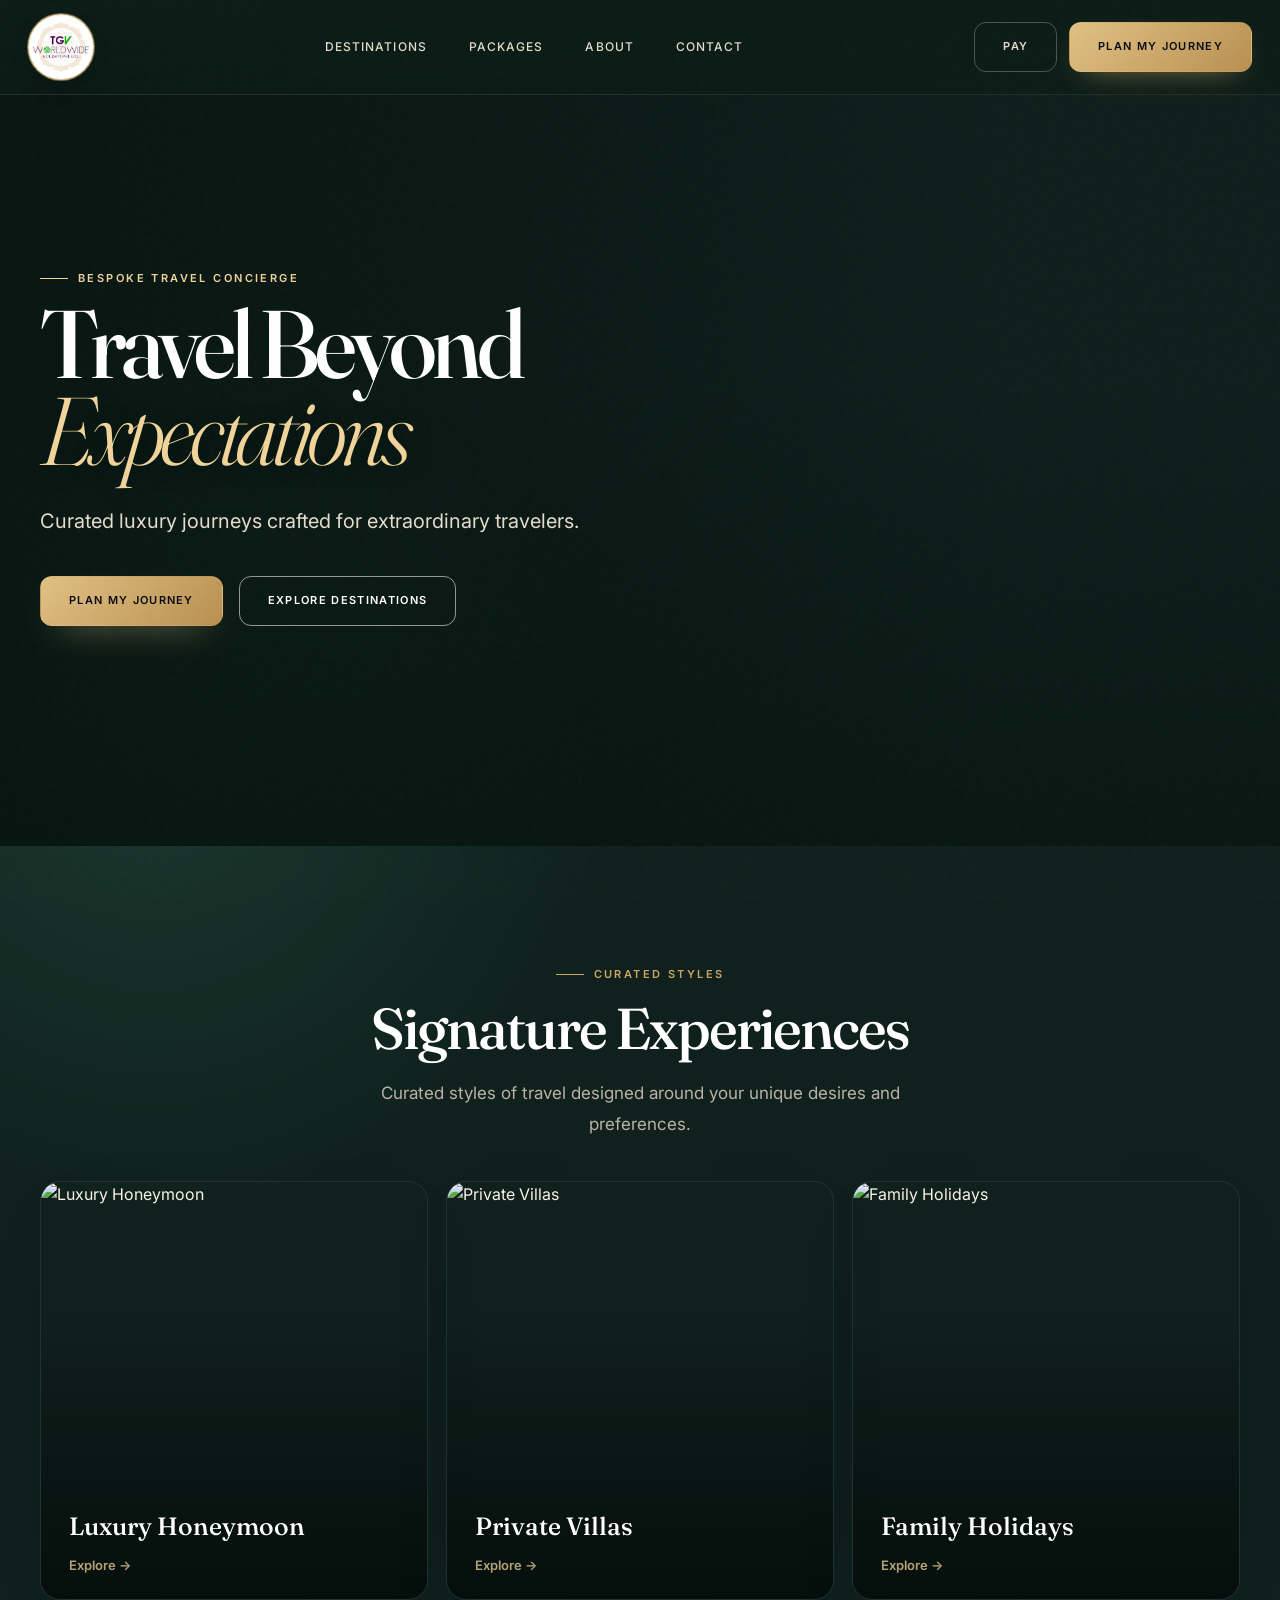
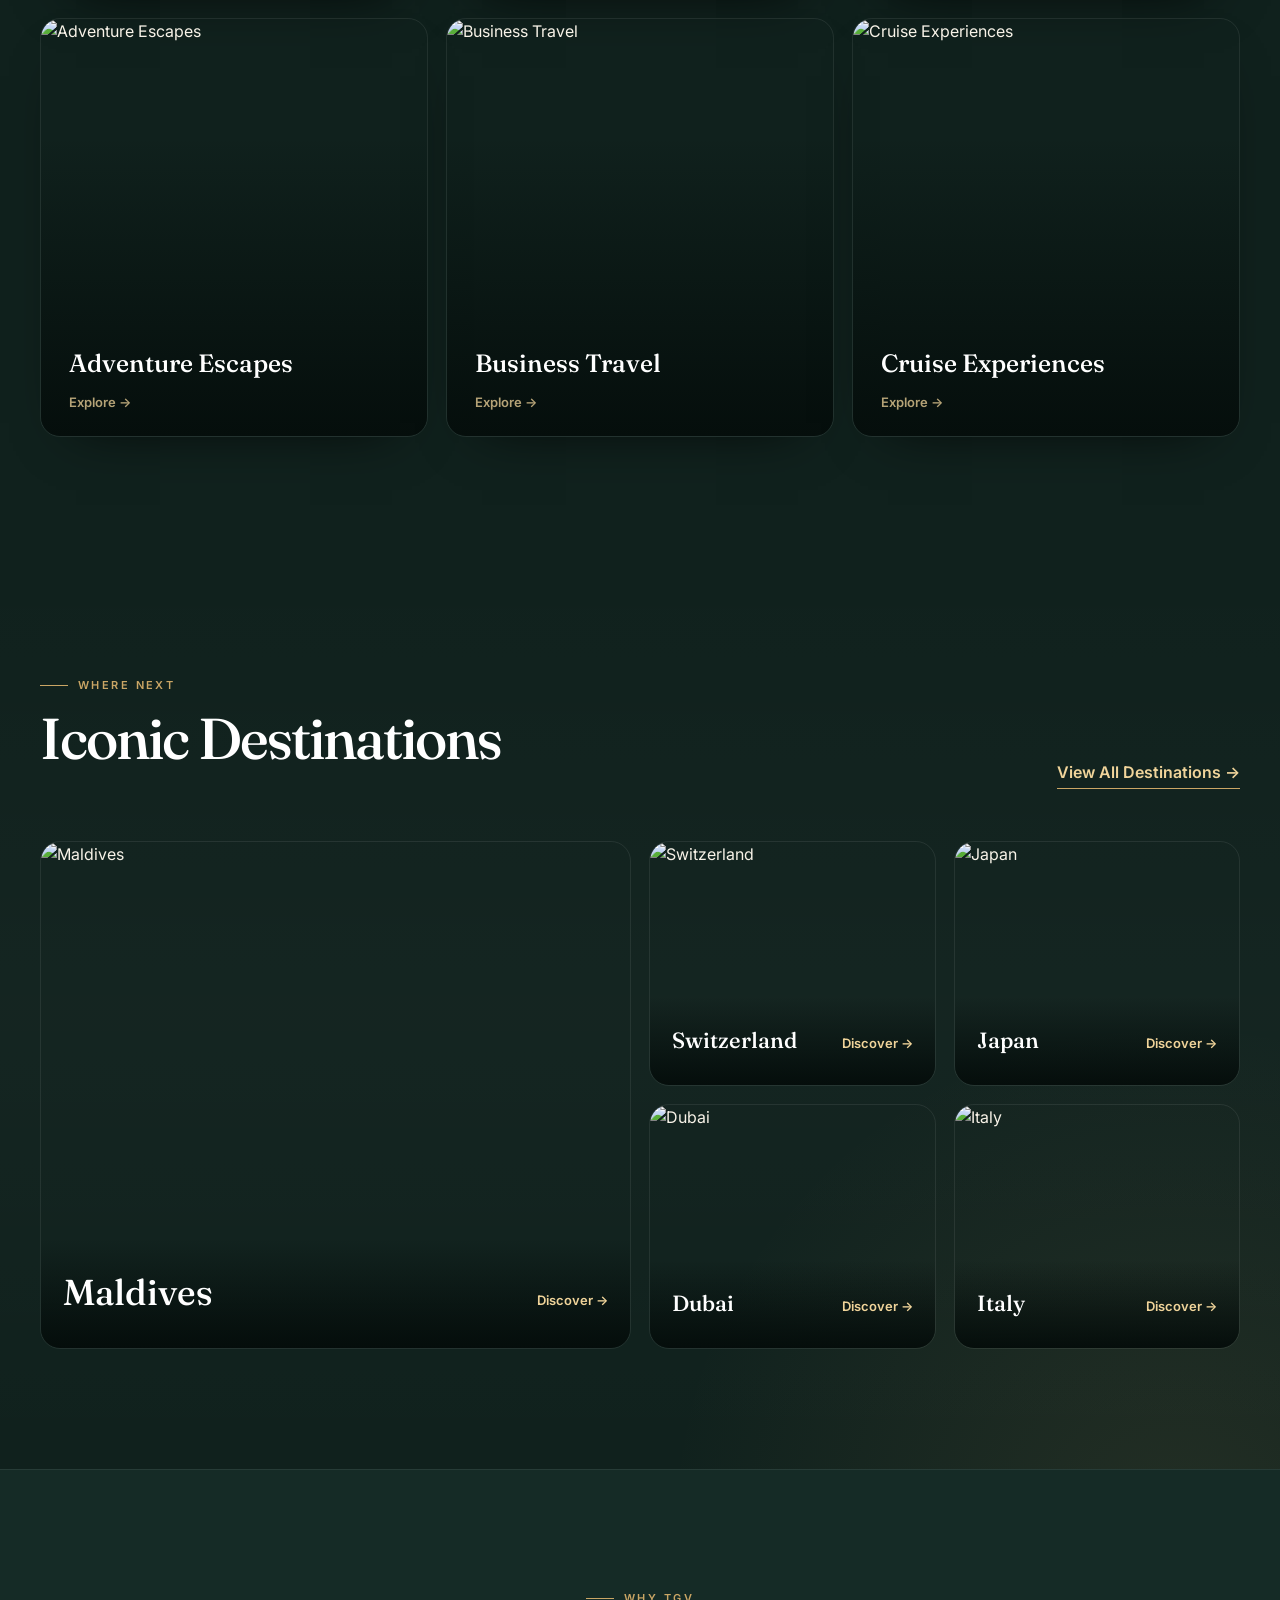
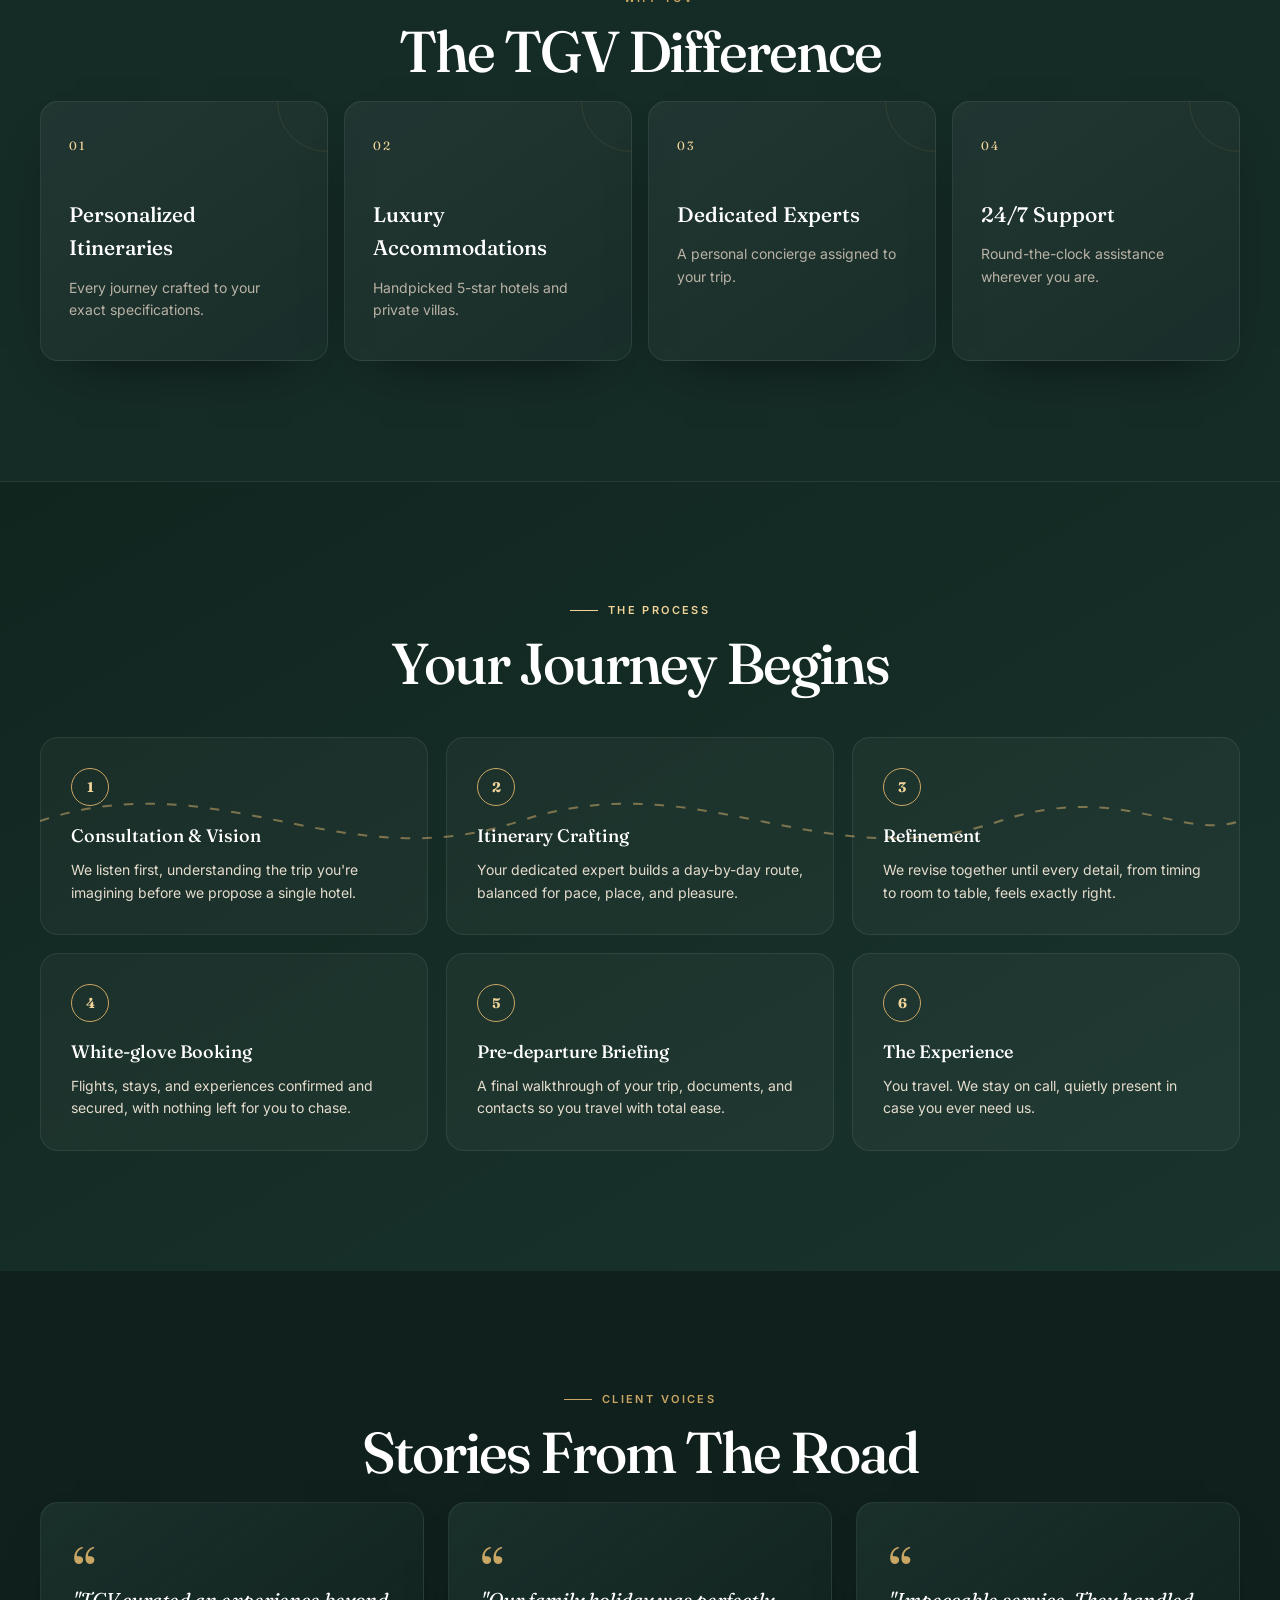
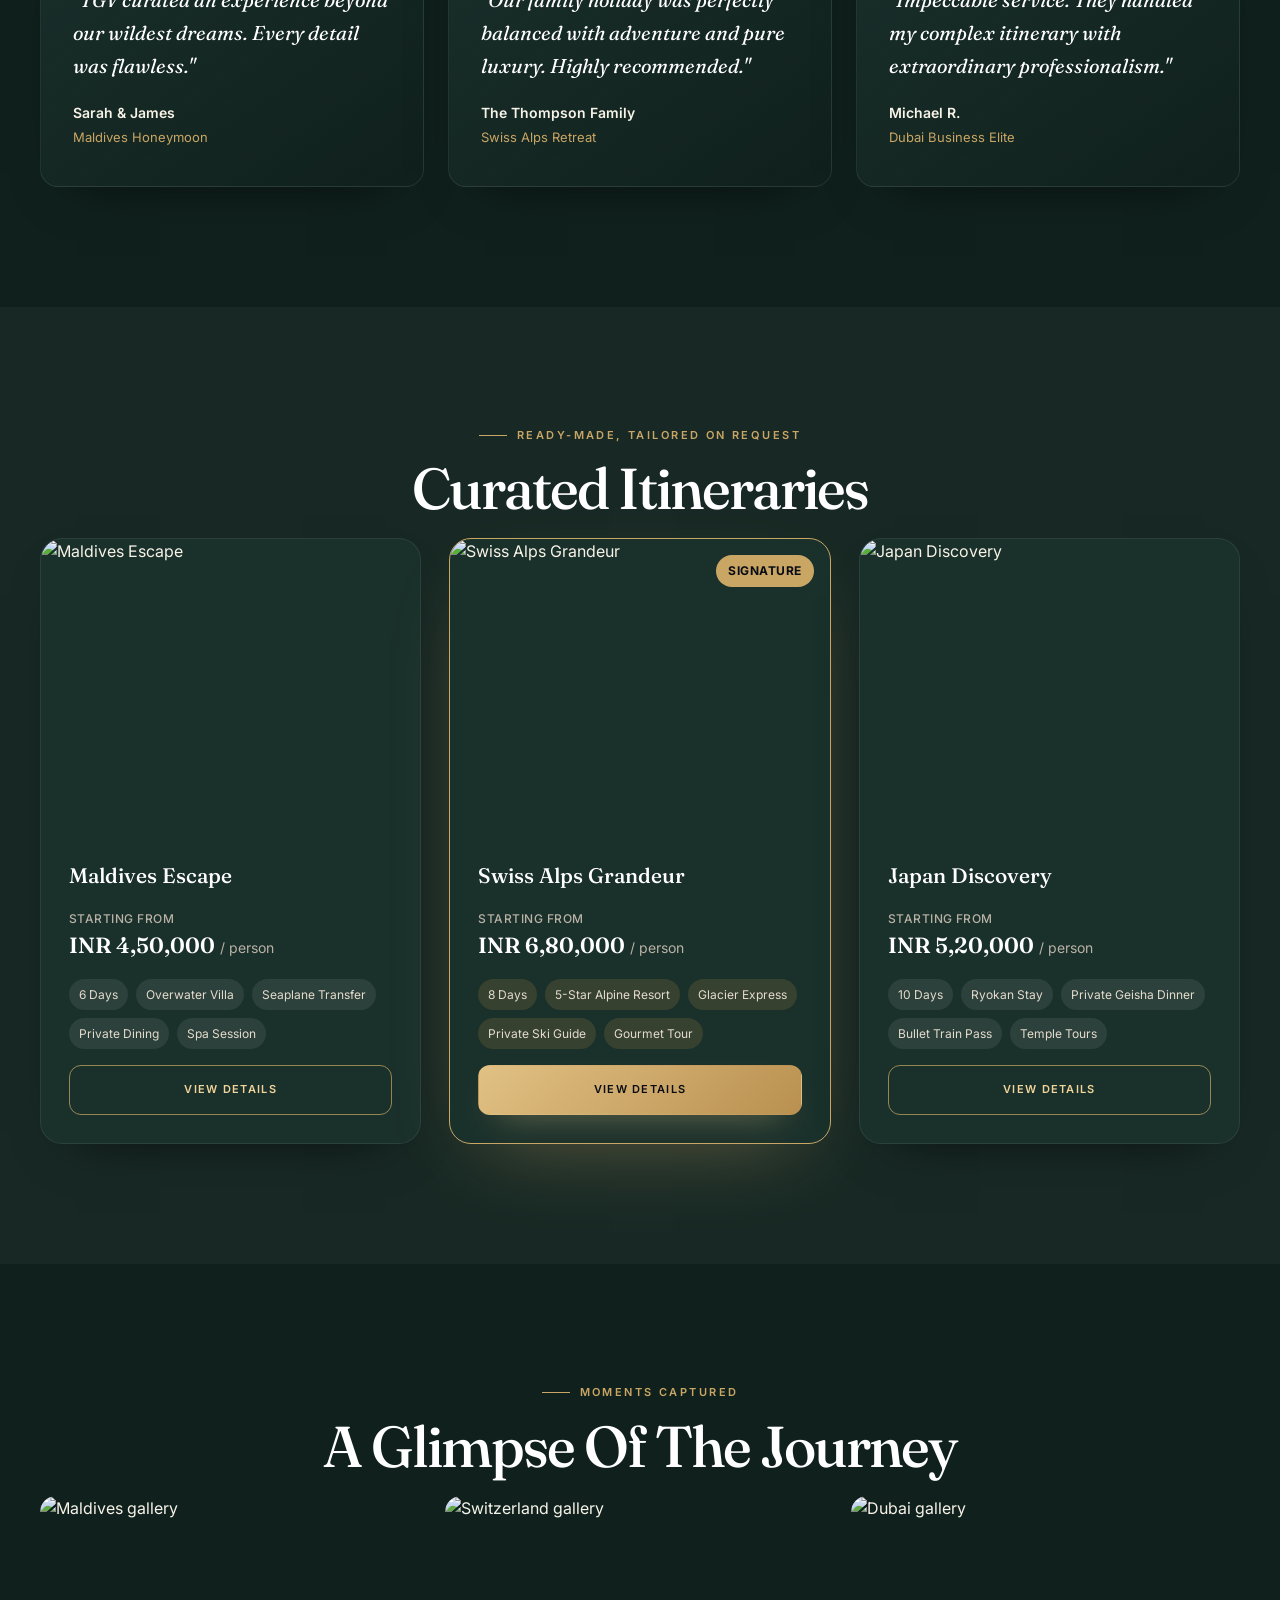
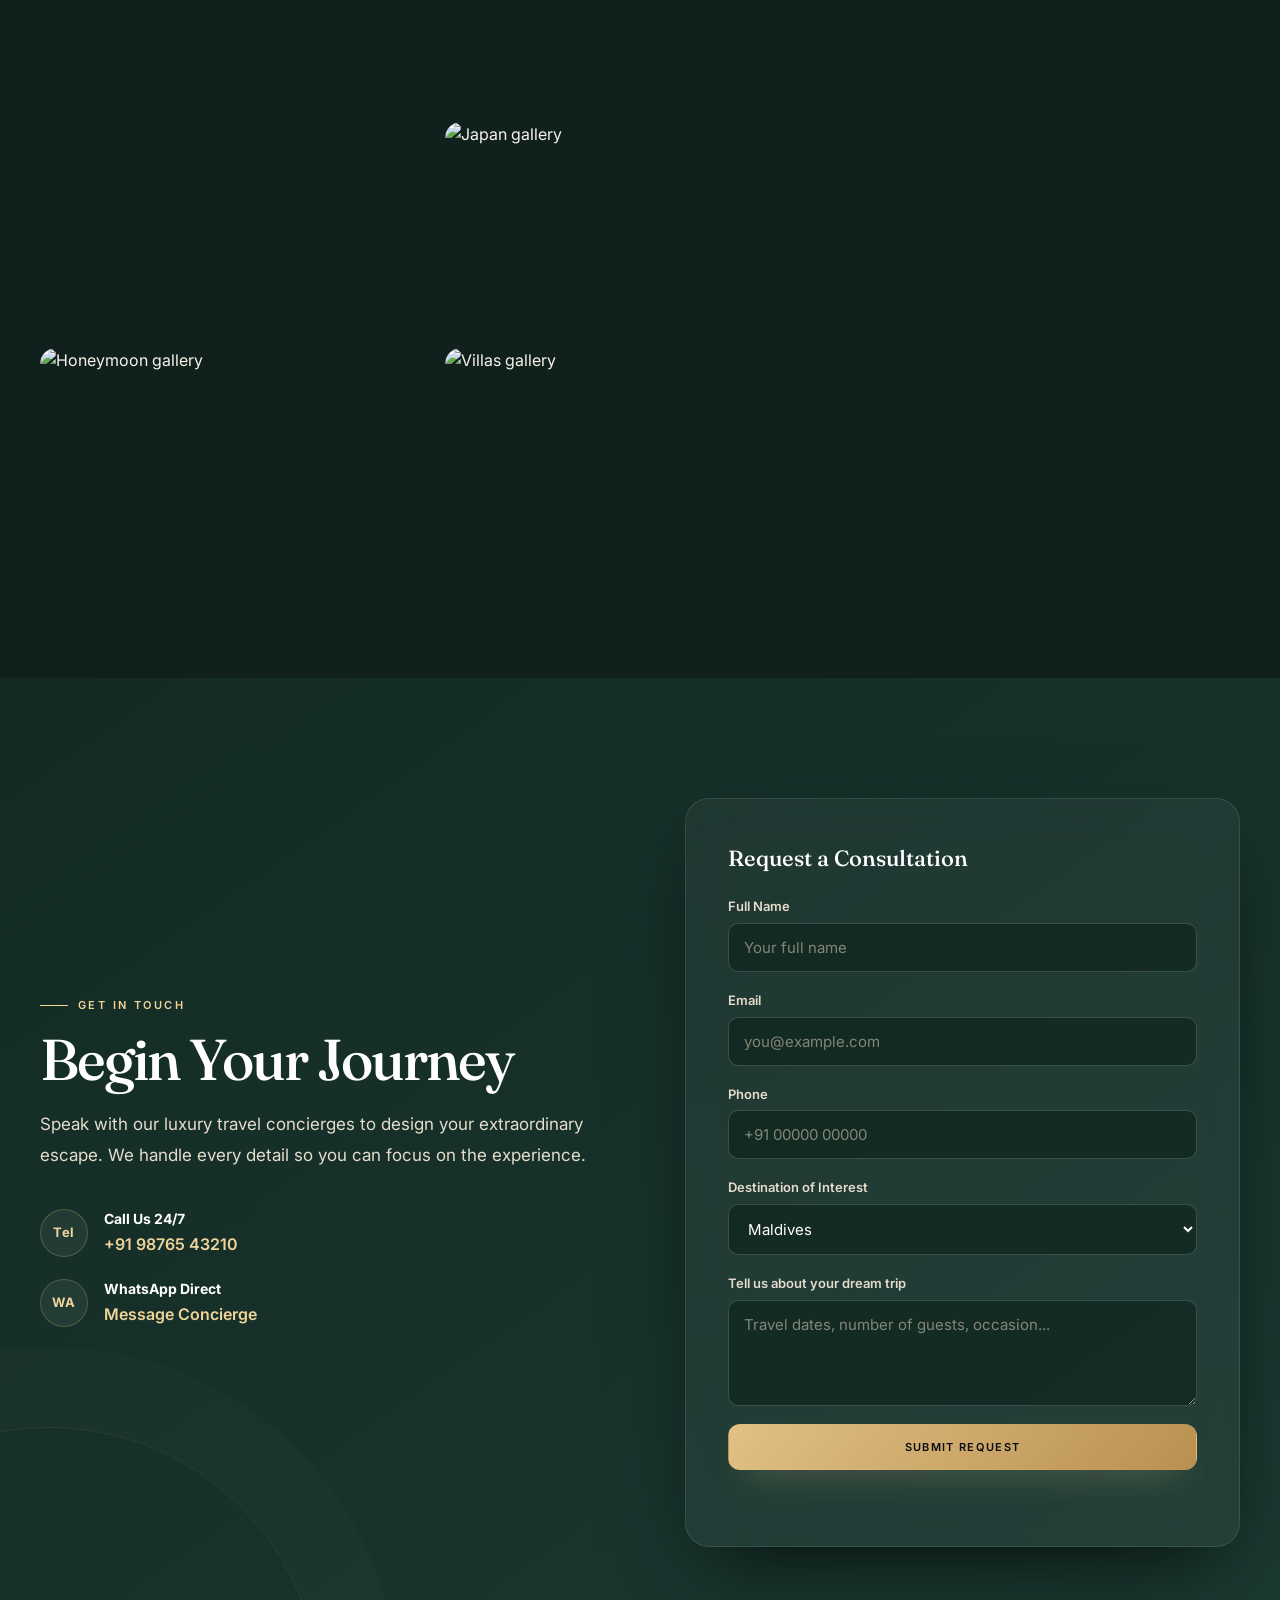
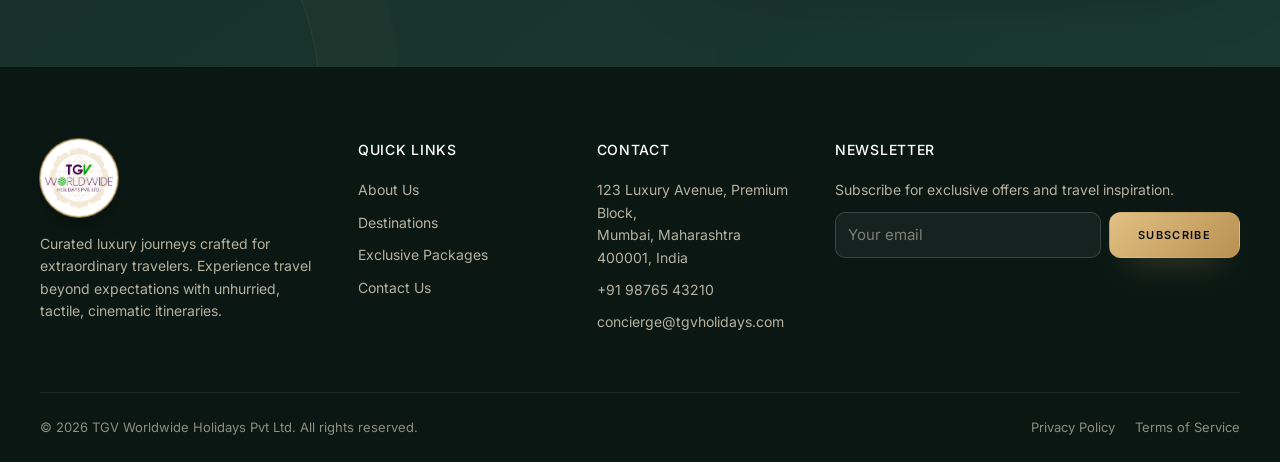
==== commit eddca778: "The update file" ====
--- a/index.html
+++ b/index.html
@@ -63,56 +63,6 @@
     </div>
   </div>
 
-  <!-- Search / Plan card -->
-  <div class="search-card" id="searchCard">
-    <form class="search-form" id="searchForm">
-      <div class="search-field">
-        <label for="destinationInput">Destination</label>
-        <input type="text" id="destinationInput" list="destinationList" placeholder="Where to?">
-        <datalist id="destinationList">
-          <option value="Maldives">
-          <option value="Switzerland">
-          <option value="Dubai">
-          <option value="Japan">
-          <option value="Italy">
-        </datalist>
-      </div>
-      <div class="search-field">
-        <label for="travelDates">Travel Dates</label>
-        <input type="text" id="travelDates" placeholder="Select dates" onfocus="this.type='date'">
-      </div>
-      <div class="search-field">
-        <label for="guestsSelect">Guests</label>
-        <select id="guestsSelect">
-          <option>2 Adults</option>
-          <option>Family (4)</option>
-          <option>Solo Traveler</option>
-          <option>Group (6+)</option>
-        </select>
-      </div>
-      <div class="search-field">
-        <label for="travelStyle">Travel Style</label>
-        <select id="travelStyle">
-          <option>Honeymoon</option>
-          <option>Adventure</option>
-          <option>Family Holiday</option>
-          <option>Business</option>
-        </select>
-      </div>
-      <button type="submit" class="btn btn-gold search-submit">Search</button>
-    </form>
-  </div>
-</section>
-
-<!-- ===================== TRUST STRIP ===================== -->
-<section class="trust-strip">
-  <div class="trust-inner">
-    <div class="trust-item"><span class="trust-num">15+</span><span class="trust-label">Years Experience</span></div>
-    <div class="trust-item"><span class="trust-num">50+</span><span class="trust-label">Countries</span></div>
-    <div class="trust-item"><span class="trust-num">10k+</span><span class="trust-label">Happy Travelers</span></div>
-    <div class="trust-item"><span class="trust-num">24/7</span><span class="trust-label">Support</span></div>
-  </div>
-  <p class="trust-caption">Trusted by luxury travelers worldwide</p>
 </section>
 
 <!-- ===================== SIGNATURE EXPERIENCES ===================== -->
@@ -149,7 +99,7 @@
       </a>
 
       <a class="exp-card" href="#contact">
-        <img src="https://images.unsplash.com/photo-1483401757582-12cb5d3f9c4f?auto=format&fit=crop&w=900&q=80" alt="Adventure Escapes">
+        <img src="https://images.unsplash.com/photo-1551632811-561732d1e306?auto=format&fit=crop&w=900&q=80" alt="Adventure Escapes">
         <div class="exp-card-overlay">
           <h3>Adventure Escapes</h3>
           <span class="exp-link">Explore &rarr;</span>
--- a/styles.css
+++ b/styles.css
@@ -807,13 +807,13 @@
    2026 EDITORIAL REFINEMENT
    ========================================================= */
 :root{
-  --ink:#07100f;
-  --ink-soft:#0d1b18;
-  --panel:#10201d;
-  --panel-soft:#152824;
+  --ink:#0d1c18;
+  --ink-soft:#142722;
+  --panel:#1a302b;
+  --panel-soft:#203a34;
   --gold:#caa665;
   --gold-light:#f0d49a;
-  --ivory:#08120f;
+  --ivory:#10211d;
   --charcoal:#f8f3e8;
   --grey:#b9b2a6;
   --sand:#e5dccd;
@@ -826,8 +826,8 @@
 
 body{
   background:
-    radial-gradient(circle at 12% 9%,rgba(36,104,82,.14),transparent 28rem),
-    radial-gradient(circle at 92% 37%,rgba(202,166,101,.07),transparent 32rem),
+    radial-gradient(circle at 12% 9%,rgba(60,142,112,.2),transparent 28rem),
+    radial-gradient(circle at 92% 37%,rgba(202,166,101,.1),transparent 32rem),
     var(--ivory);
 }
 
@@ -849,7 +849,7 @@
 .eyebrow.center{justify-content:center}
 .section-head-row{margin-bottom:52px}
 
-.site-header{background:linear-gradient(180deg,rgba(5,12,10,.92),rgba(5,12,10,.7));border-color:rgba(255,255,255,.06);transition:background .3s ease,box-shadow .3s ease}
+.site-header{background:linear-gradient(180deg,rgba(12,28,23,.93),rgba(12,28,23,.76));border-color:rgba(255,255,255,.09);transition:background .3s ease,box-shadow .3s ease}
 .header-inner{max-width:1320px;padding:14px 28px}
 .logo{width:116px;height:50px;border-radius:12px;padding:6px 9px;border-color:rgba(202,166,101,.55)}
 .main-nav{gap:42px}
@@ -861,9 +861,9 @@
 .btn-gold{background:linear-gradient(135deg,#e1c184,#b99050);box-shadow:0 15px 35px -20px rgba(225,193,132,.95)}
 .btn-gold:hover{box-shadow:0 18px 38px -18px rgba(225,193,132,.9)}
 
-.hero{min-height:94vh;align-items:center;padding:150px max(24px,calc((100vw - 1200px)/2)) 190px}
+.hero{min-height:94vh;align-items:center;padding:150px max(24px,calc((100vw - 1200px)/2)) 100px}
 .hero-bg img{transform:scale(1.01);animation:hero-breathe 16s ease-in-out infinite alternate}
-.hero-overlay{background:linear-gradient(90deg,rgba(4,11,9,.93) 0%,rgba(4,11,9,.65) 46%,rgba(4,11,9,.2) 78%),linear-gradient(0deg,rgba(4,11,9,.92),transparent 55%)}
+.hero-overlay{background:linear-gradient(90deg,rgba(7,20,16,.82) 0%,rgba(7,20,16,.5) 46%,rgba(7,20,16,.12) 78%),linear-gradient(0deg,rgba(8,22,18,.76),transparent 55%)}
 .hero-content{max-width:790px;margin:0;text-align:left}
 .hero .eyebrow{justify-content:flex-start}
 .hero-title{font-size:clamp(3.5rem,7.5vw,7.4rem);line-height:.91;letter-spacing:-.055em;margin-bottom:30px;text-wrap:balance}
@@ -872,14 +872,14 @@
 .hero-cta{justify-content:flex-start}
 @keyframes hero-breathe{to{transform:scale(1.06)}}
 
-.search-card{bottom:-58px;width:min(1180px,calc(100% - 40px));padding:16px;border:1px solid rgba(240,212,154,.24);background:rgba(12,27,23,.84);backdrop-filter:blur(24px);border-radius:20px}
+.search-card{bottom:-58px;width:min(1180px,calc(100% - 40px));padding:16px;border:1px solid rgba(240,212,154,.28);background:rgba(25,48,42,.88);backdrop-filter:blur(24px);border-radius:20px}
 .search-form{gap:0;grid-template-columns:1.25fr 1fr .9fr 1fr auto}
 .search-field{padding:8px 18px;border-right:1px solid rgba(255,255,255,.09)}
 .search-field label{color:var(--gold-light);font-size:10px;letter-spacing:.12em}
 .search-field input,.search-field select{border:0;padding:7px 0;background:transparent;color:var(--white)}
 .search-submit{height:54px;margin-left:14px;padding-inline:30px}
 
-.trust-strip{padding:112px 24px 56px;background:linear-gradient(180deg,#07100e,#0a1714);border-bottom:1px solid rgba(255,255,255,.05)}
+.trust-strip{padding:112px 24px 56px;background:linear-gradient(180deg,#10231e,#142a25);border-bottom:1px solid rgba(255,255,255,.08)}
 .trust-inner{max-width:950px;justify-content:space-between;margin-bottom:22px}
 .trust-item{min-width:140px;position:relative}
 .trust-item:not(:last-child)::after{content:"";position:absolute;right:-36px;top:15%;width:1px;height:70%;background:rgba(255,255,255,.09)}
@@ -900,7 +900,7 @@
 .dest-card-info h3{font-size:22px}
 .dest-card--large .dest-card-info h3{font-size:36px}
 
-.difference{background:#0a1714;border-block:1px solid rgba(255,255,255,.05)}
+.difference{background:#152b26;border-block:1px solid rgba(255,255,255,.08)}
 .difference-grid{gap:16px}
 .diff-card{position:relative;text-align:left;padding:34px 28px 38px;background:linear-gradient(145deg,rgba(255,255,255,.055),rgba(255,255,255,.018));border-radius:18px;overflow:hidden;transition:transform .3s ease,border-color .3s ease}
 .diff-card:hover{transform:translateY(-6px);border-color:rgba(202,166,101,.35)}
@@ -908,7 +908,7 @@
 .diff-card h3{font-size:21px;margin-bottom:12px}
 .diff-card::after{content:"";position:absolute;width:100px;height:100px;border:1px solid rgba(202,166,101,.12);border-radius:50%;right:-50px;top:-50px}
 
-.journey{background:linear-gradient(150deg,#07100e,#0d1e1a)}
+.journey{background:linear-gradient(150deg,#11251f,#19342d)}
 .route-stops{gap:18px}
 .route-stop{padding:30px;background:rgba(255,255,255,.035);border-radius:18px;transition:background .3s ease,transform .3s ease}
 .route-stop:hover{background:rgba(255,255,255,.065);transform:translateY(-4px)}
@@ -930,14 +930,14 @@
 .moments-grid img{border-radius:16px;filter:saturate(.85);transition:transform .5s ease,filter .5s ease}
 .moments-grid img:hover{transform:scale(1.025);filter:saturate(1.1)}
 
-.contact-section{position:relative;background:linear-gradient(145deg,#081512,#10241f);overflow:hidden}
+.contact-section{position:relative;background:linear-gradient(145deg,#132a24,#1b3931);overflow:hidden}
 .contact-section::before{content:"";position:absolute;width:540px;height:540px;border:1px solid rgba(202,166,101,.1);border-radius:50%;left:-220px;bottom:-300px;box-shadow:0 0 0 80px rgba(202,166,101,.025)}
 .contact-inner{position:relative;gap:90px;align-items:center}
 .contact-form{padding:42px;background:rgba(255,255,255,.045);backdrop-filter:blur(18px);border-radius:24px}
-.form-row input,.form-row select,.form-row textarea{padding:14px 15px;background:rgba(3,10,8,.55);border-color:rgba(255,255,255,.13)}
+.form-row input,.form-row select,.form-row textarea{padding:14px 15px;background:rgba(8,25,20,.48);border-color:rgba(255,255,255,.17)}
 .contact-icon{border:1px solid rgba(202,166,101,.3);color:var(--gold-light)}
 
-.site-footer{background:#040a08}
+.site-footer{background:#0a1713}
 .back-to-top{border-radius:12px;background:var(--gold);color:#07100f;border:0}
 
 .reveal{opacity:0;transform:translateY(24px);transition:opacity .7s ease,transform .7s cubic-bezier(.2,.75,.25,1)}
@@ -951,8 +951,8 @@
 }
 @media (max-width:720px){
   .section{padding:82px 20px}.main-nav{top:74px;background:rgba(5,14,11,.98);backdrop-filter:blur(20px)}
-  .hero{min-height:800px;padding:130px 20px 360px;align-items:flex-start}.hero-title{font-size:clamp(3.4rem,16vw,5.2rem)}
-  .search-card{bottom:26px}.search-form{grid-template-columns:1fr}.search-field{padding:7px 10px}.search-submit{grid-column:auto}
+  .hero{min-height:760px;padding:128px 20px 90px;align-items:center}.hero-content{width:100%}.hero-title{font-size:clamp(3rem,13.5vw,4.25rem);line-height:.94;letter-spacing:-.045em}.hero-sub{margin-bottom:26px}.hero-cta{gap:10px}.hero-cta .btn{width:100%}
+  .search-card{bottom:28px}.search-form{grid-template-columns:1fr}.search-field{padding:7px 10px}.search-submit{grid-column:auto;width:100%}
   .trust-strip{padding-top:62px}.trust-inner{display:grid;grid-template-columns:1fr 1fr;gap:28px}.trust-item{min-width:0}
   .destination-grid{grid-template-rows:none}.dest-card{height:270px}.destination-grid .dest-card--large{height:330px}
   .contact-form{padding:28px 22px}.contact-inner{gap:54px}
@@ -988,7 +988,7 @@
 
 /* Inner pages */
 .inner-hero{position:relative;min-height:62vh;display:flex;align-items:flex-end;padding:170px 24px 90px;overflow:hidden}
-.inner-hero::after{content:"";position:absolute;inset:0;background:linear-gradient(90deg,rgba(3,10,8,.9),rgba(3,10,8,.28)),linear-gradient(0deg,#08120f,transparent 65%)}
+.inner-hero::after{content:"";position:absolute;inset:0;background:linear-gradient(90deg,rgba(8,24,19,.78),rgba(8,24,19,.18)),linear-gradient(0deg,#10211d,transparent 65%)}
 .inner-hero img{position:absolute;inset:0;width:100%;height:100%;object-fit:cover}
 .inner-hero-content{position:relative;z-index:1;width:min(1200px,100%);margin:0 auto}
 .inner-hero h1{font-size:clamp(3.3rem,8vw,7rem);line-height:.95;letter-spacing:-.05em;max-width:850px}
@@ -1002,6 +1002,6 @@
 .payment-options{display:grid;grid-template-columns:repeat(3,1fr);gap:16px;margin:28px 0}.payment-option{padding:22px;border:1px solid rgba(255,255,255,.12);border-radius:14px;background:rgba(255,255,255,.035)}
 .active-nav{color:var(--gold-light)!important}.active-nav::after{width:100%!important}
 @media(max-width:820px){.page-grid{grid-template-columns:1fr 1fr}.story-layout{grid-template-columns:1fr;gap:42px}.story-layout img{min-height:380px}.payment-options{grid-template-columns:1fr}}
-@media(max-width:720px){.main-nav{top:82px}}
+@media(max-width:720px){.main-nav{top:82px;background:rgba(14,34,28,.98)}}
 @media(max-width:560px){.page-grid{grid-template-columns:1fr}.inner-hero{min-height:560px;padding-bottom:70px}.logo{width:58px;height:58px}}
 @media(prefers-reduced-motion:reduce){.cinematic-intro{display:none}}
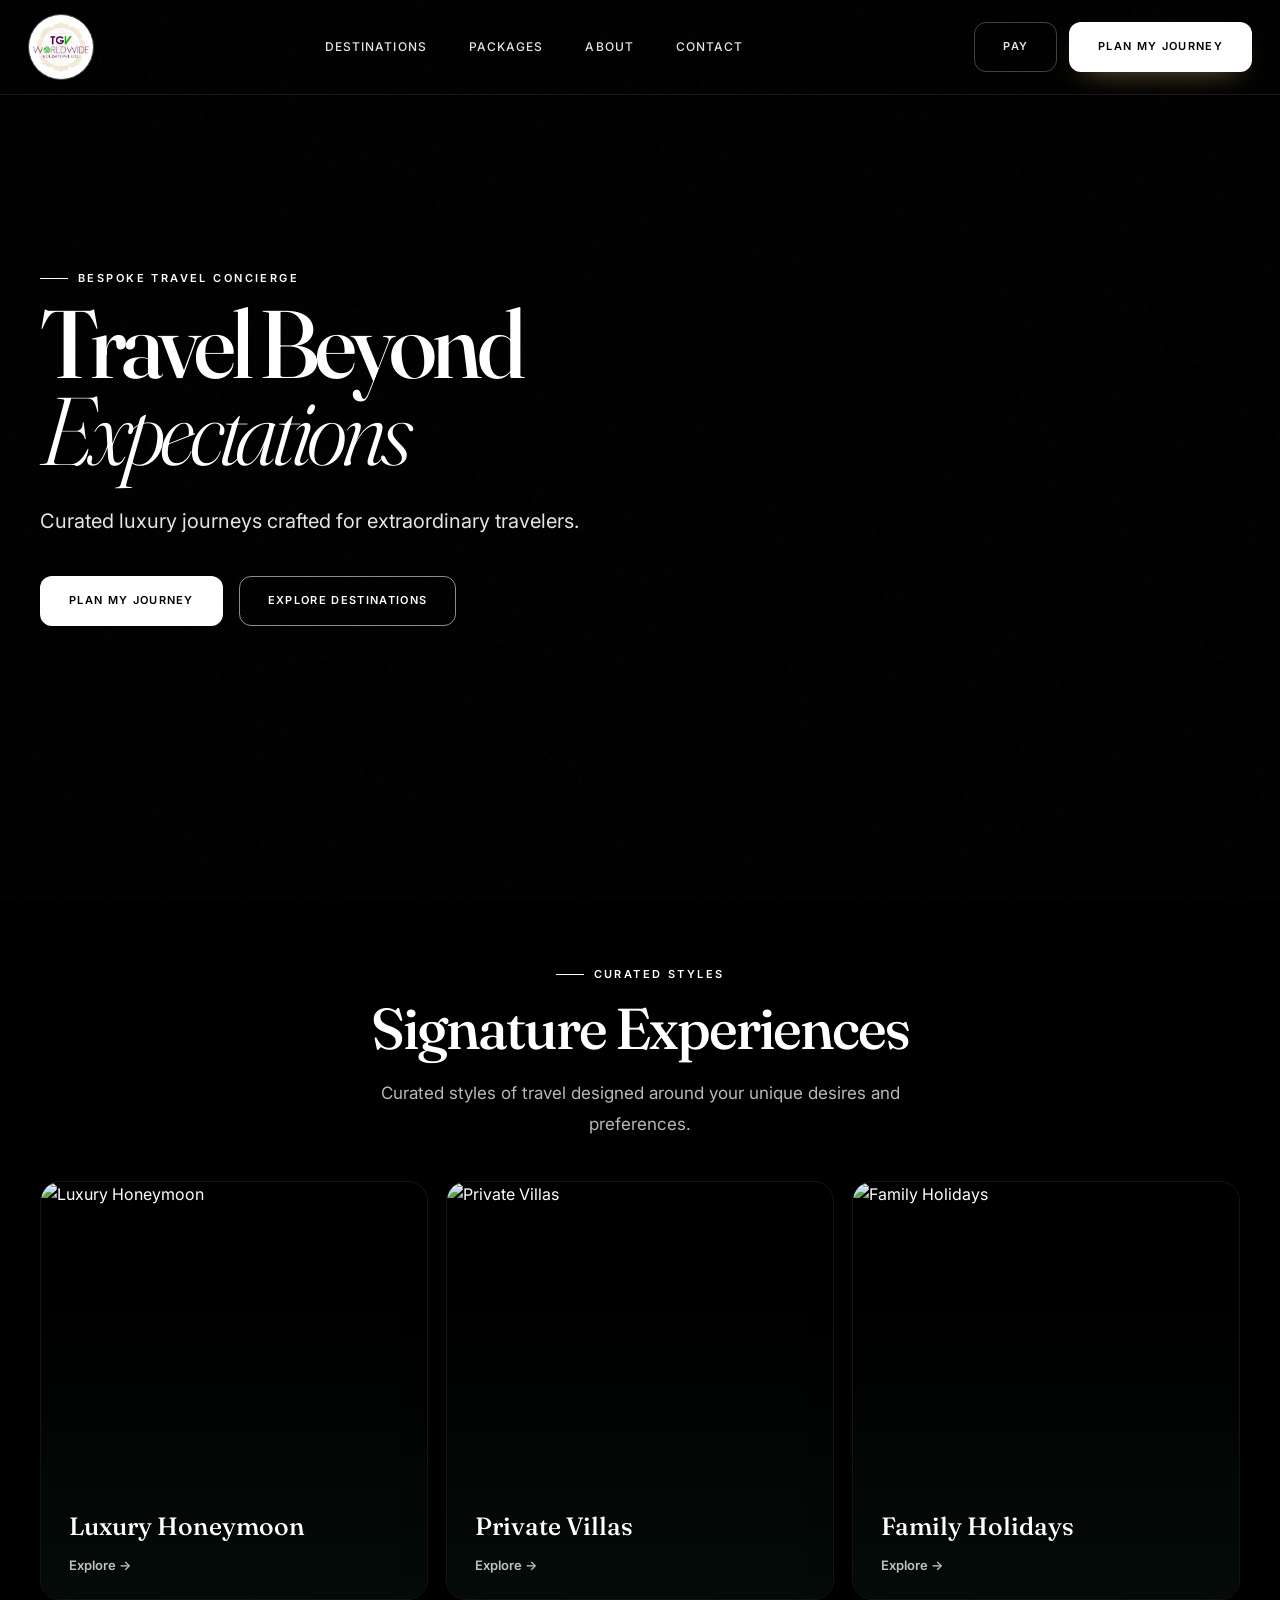
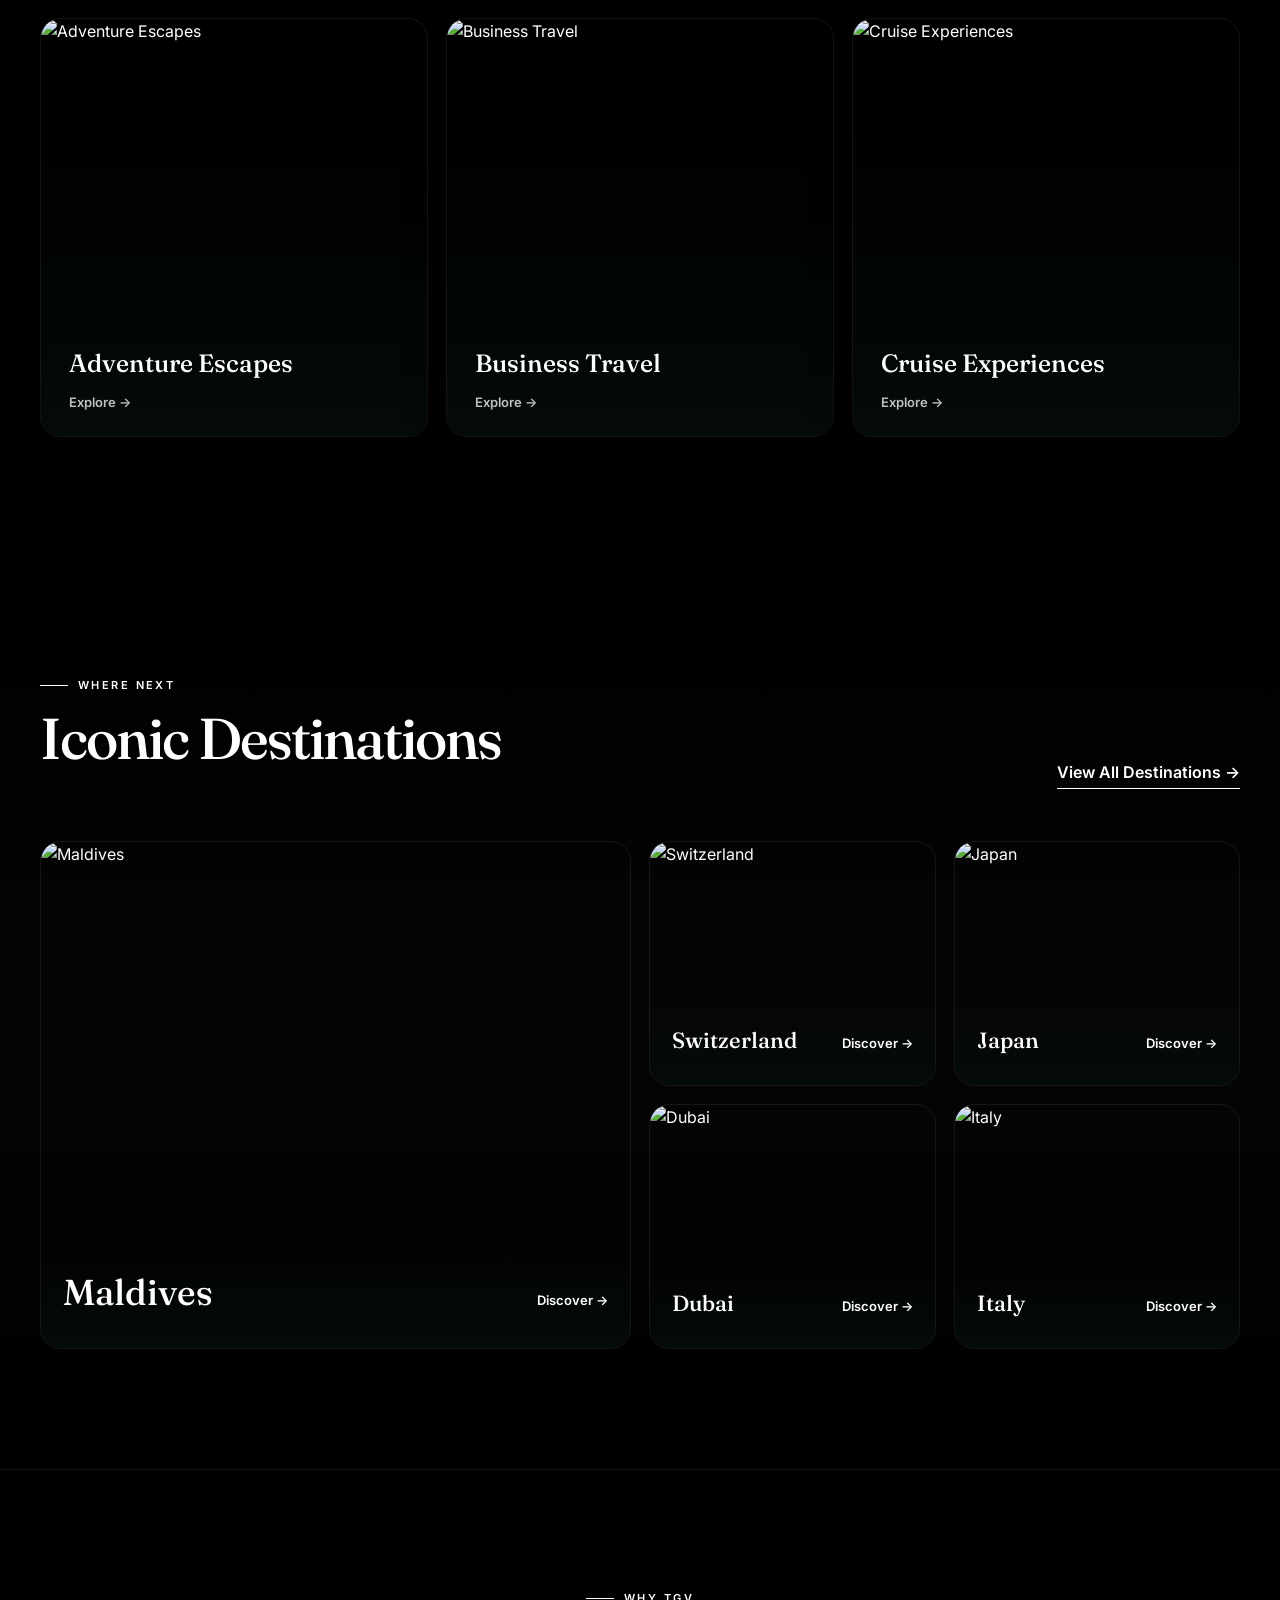
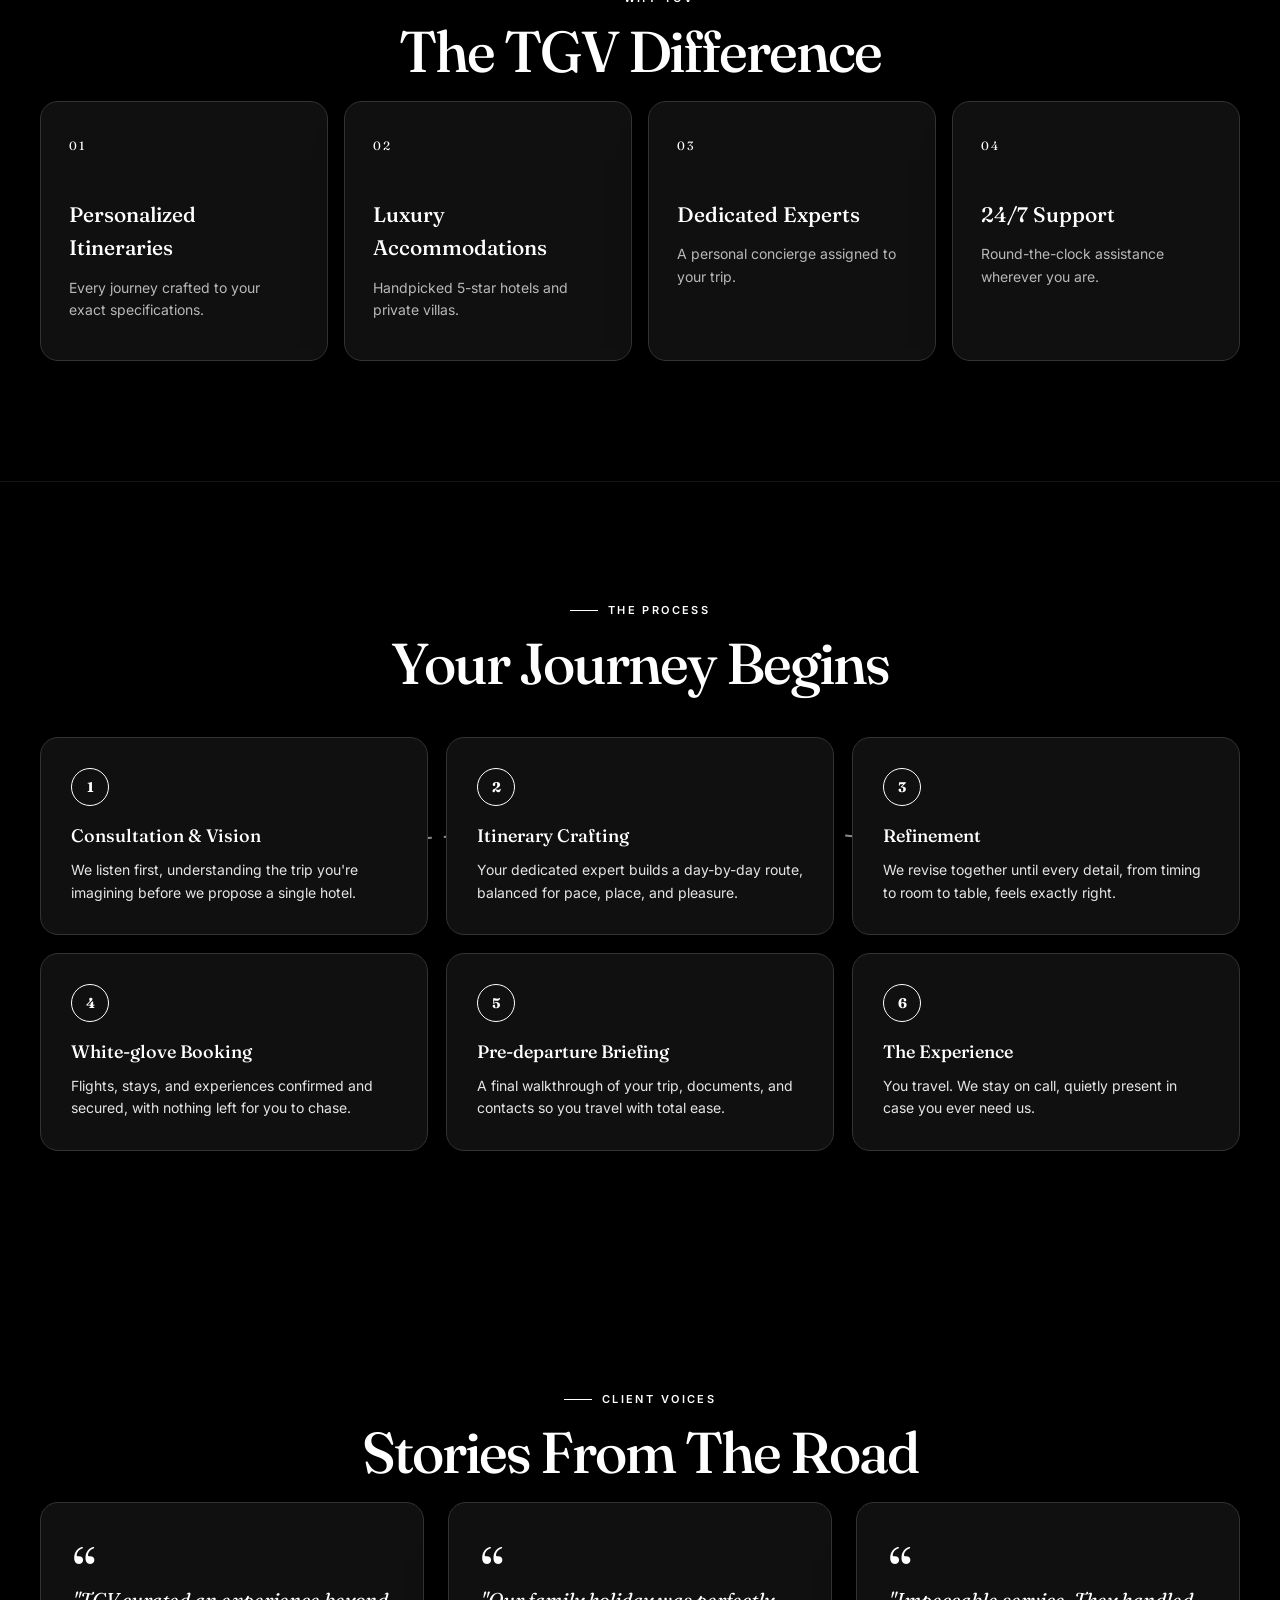
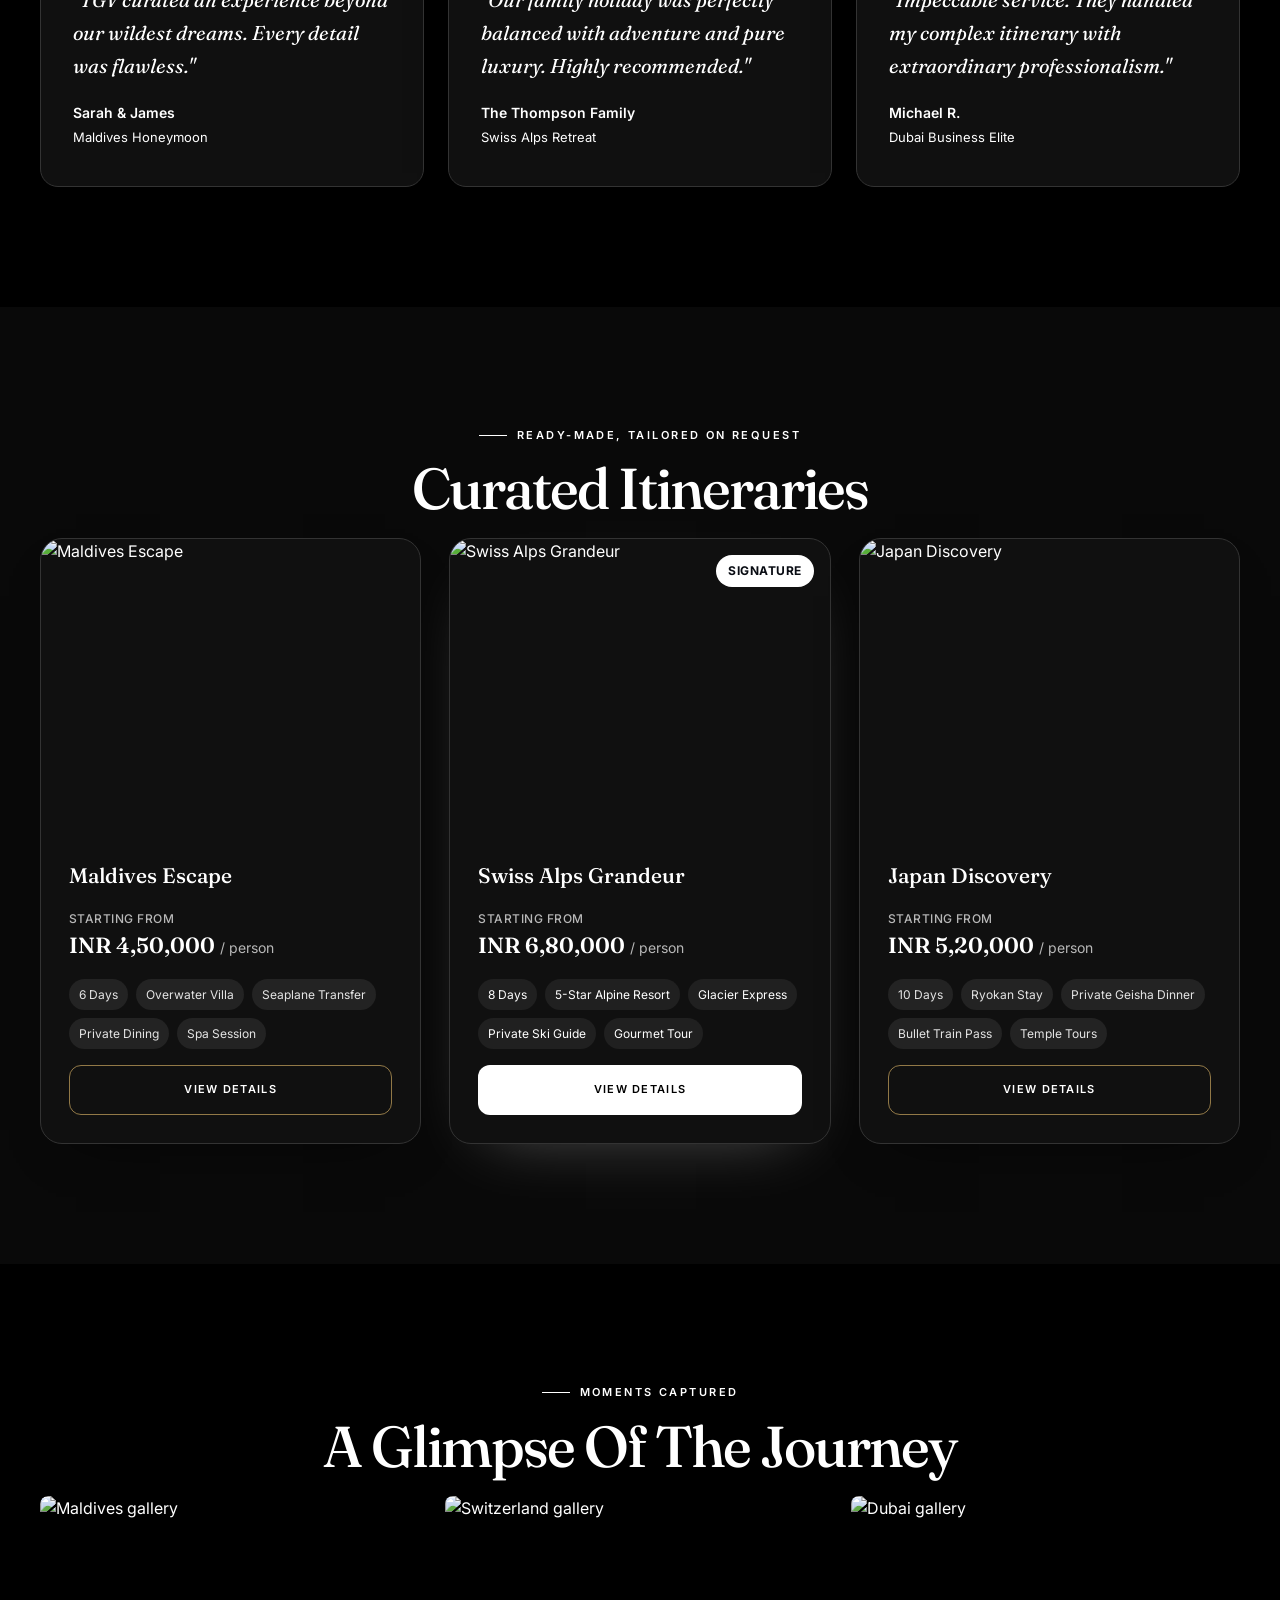
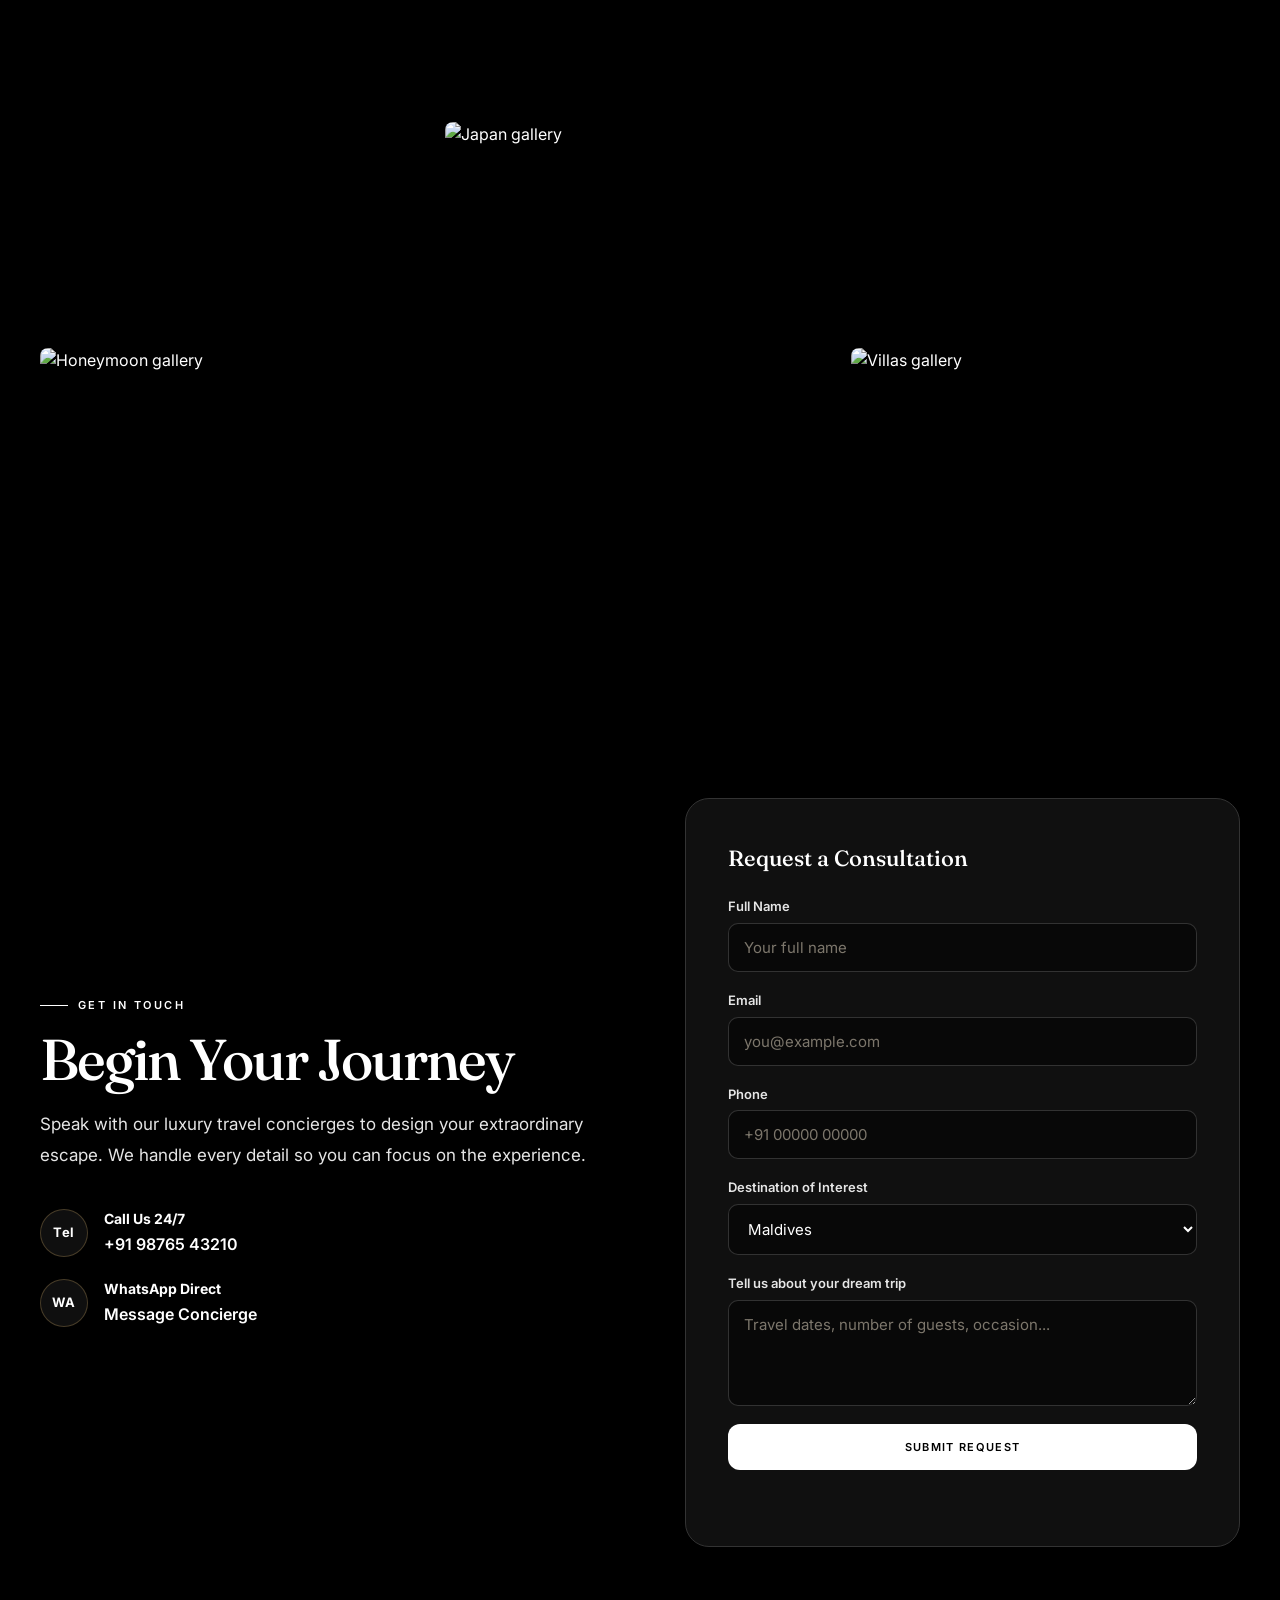
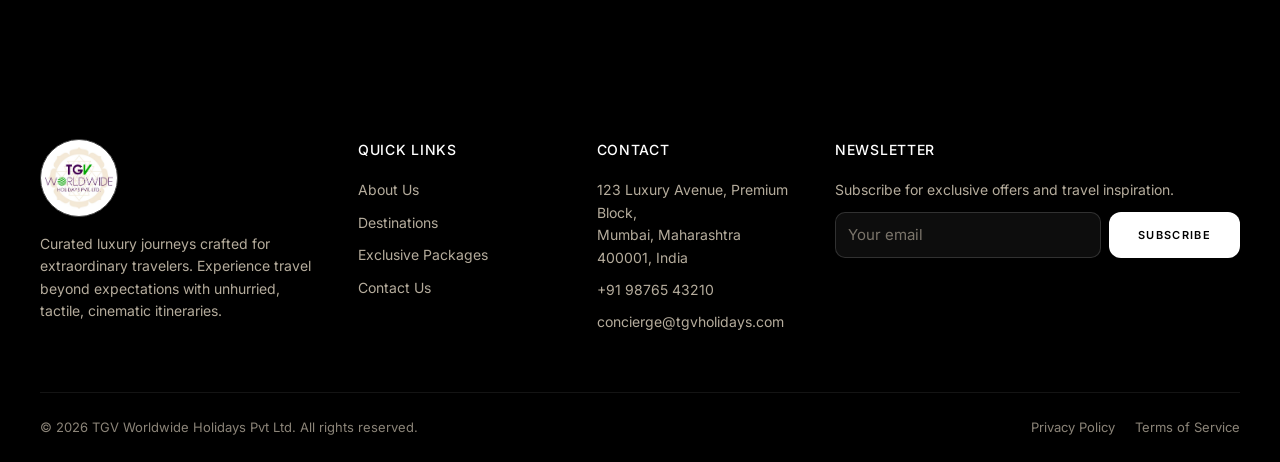
==== commit fe535d6b: "The updated ui color" ====
--- a/index.html
+++ b/index.html
@@ -29,11 +29,11 @@
       <img src="assets/tgv-logo.jpeg" alt="TGV Worldwide Holidays Pvt. Ltd. logo">
     </a>
 
-    <nav class="main-nav" id="mainNav">
-      <a href="destinations.html">Destinations</a>
-      <a href="packages.html">Packages</a>
-      <a href="about.html">About</a>
-      <a href="contact.html">Contact</a>
+    <nav class="main-nav" id="mainNav" aria-label="Main navigation">
+      <div class="nav-item"><a href="destinations.html">Destinations</a><div class="mega-menu"><div><span class="mega-title">By style</span><a href="destinations.html">Island escapes</a><a href="destinations.html">European journeys</a><a href="destinations.html">City breaks</a></div><div><span class="mega-title">Popular now</span><a href="destinations.html">Maldives</a><a href="destinations.html">Switzerland</a><a href="destinations.html">Japan</a></div></div></div>
+      <div class="nav-item"><a href="packages.html">Packages</a><div class="mega-menu"><div><span class="mega-title">Collections</span><a href="packages.html">Honeymoon</a><a href="packages.html">Family holidays</a><a href="packages.html">Luxury escapes</a></div><div><span class="mega-title">Trip length</span><a href="packages.html">Weekend escapes</a><a href="packages.html">5-7 days</a><a href="packages.html">Grand tours</a></div></div></div>
+      <div class="nav-item"><a href="about.html">About</a><div class="mega-menu mega-menu--compact"><div><span class="mega-title">TGV Worldwide</span><a href="about.html">Our story</a><a href="about.html">Why travel with us</a><a href="about.html">Our service promise</a></div></div></div>
+      <div class="nav-item"><a href="contact.html">Contact</a><div class="mega-menu mega-menu--compact mega-menu--right"><div><span class="mega-title">Start planning</span><a href="contact.html">Request a consultation</a><a href="contact.html">Call our experts</a><a href="payment.html">Make a payment</a></div></div></div>
     </nav>
 
     <div class="header-actions">
@@ -340,7 +340,7 @@
 </section>
 
 <!-- ===================== MOMENTS CAPTURED (gallery) ===================== -->
-<section class="section gallery-section">
+<section class="section gallery-section" id="gallery">
   <div class="section-inner">
     <p class="eyebrow center">Moments Captured</p>
     <h2 class="section-title center">A Glimpse Of The Journey</h2>
--- a/styles.css
+++ b/styles.css
@@ -1005,3 +1005,174 @@
 @media(max-width:720px){.main-nav{top:82px;background:rgba(14,34,28,.98)}}
 @media(max-width:560px){.page-grid{grid-template-columns:1fr}.inner-hero{min-height:560px;padding-bottom:70px}.logo{width:58px;height:58px}}
 @media(prefers-reduced-motion:reduce){.cinematic-intro{display:none}}
+
+/* Demo payment modal */
+.payment-modal[hidden]{display:none}.payment-modal{position:fixed;inset:0;z-index:1600;display:grid;place-items:center;padding:20px}.payment-modal-backdrop{position:absolute;inset:0;background:rgba(2,9,7,.78);backdrop-filter:blur(9px)}
+.payment-modal-panel{position:relative;width:min(560px,100%);max-height:calc(100vh - 40px);overflow:auto;padding:42px;background:linear-gradient(145deg,#1d3730,#11251f);border:1px solid rgba(240,212,154,.25);border-radius:24px;box-shadow:0 30px 90px rgba(0,0,0,.55);animation:modal-in .3s ease}
+.payment-modal-close{position:absolute;top:16px;right:18px;width:38px;height:38px;border:1px solid rgba(255,255,255,.15);border-radius:50%;background:transparent;color:#fff;font-size:25px;line-height:1}.demo-badge{display:inline-block;margin-bottom:14px;padding:6px 10px;border-radius:999px;background:rgba(202,166,101,.15);color:var(--gold-light);font-size:10px;font-weight:700;letter-spacing:.14em;text-transform:uppercase}.payment-modal-panel h2{font-size:32px;margin-bottom:10px}.payment-modal-note{color:var(--grey);font-size:13px;line-height:1.6}
+.payment-summary{display:grid;grid-template-columns:1fr 1fr 1fr;gap:10px;margin:24px 0}.payment-summary div{padding:14px;background:rgba(255,255,255,.045);border-radius:12px}.payment-summary span{display:block;color:var(--grey);font-size:10px;text-transform:uppercase;letter-spacing:.1em}.payment-summary strong{display:block;margin-top:5px;color:#fff;font-size:14px;overflow-wrap:anywhere}.demo-methods{display:grid;grid-template-columns:repeat(3,1fr);gap:10px;margin:0 0 24px;padding:0;border:0}.demo-methods legend{grid-column:1/-1;margin-bottom:9px;color:var(--sand);font-size:12px;font-weight:600}.demo-methods label{cursor:pointer}.demo-methods input{position:absolute;opacity:0}.demo-methods span{display:block;padding:13px;text-align:center;border:1px solid rgba(255,255,255,.14);border-radius:11px;color:var(--sand);font-size:13px}.demo-methods input:checked+span{border-color:var(--gold);background:rgba(202,166,101,.14);color:var(--gold-light)}
+.payment-success{text-align:center;padding:20px 5px}.success-mark{display:grid;place-items:center;width:72px;height:72px;margin:0 auto 20px;border-radius:50%;background:rgba(125,215,158,.13);border:1px solid var(--success);color:var(--success);font-size:34px}.payment-success h2{margin-bottom:12px}.payment-success p:not(.eyebrow){margin-bottom:24px;color:var(--grey)}body.modal-open{overflow:hidden}@keyframes modal-in{from{opacity:0;transform:translateY(18px) scale(.97)}to{opacity:1;transform:none}}
+
+/* Monochrome black theme */
+:root{
+  --ink:#000;
+  --ink-soft:#080808;
+  --panel:#101010;
+  --panel-soft:#181818;
+  --sand:#e5e5e5;
+  --sand-soft:#111;
+  --gold:#fff;
+  --gold-light:#fff;
+  --ivory:#000;
+  --charcoal:#fff;
+  --grey:#b8b8b8;
+  --muted:#8c8c8c;
+}
+
+body{background:#000;color:#fff}
+.site-header,
+.main-nav,
+.trust-strip,
+.difference,
+.journey,
+.contact-section,
+.site-footer,
+.cinematic-intro,
+.intro-curtain{background:#000}
+.hero-overlay,
+.inner-hero::after{background:linear-gradient(90deg,rgba(0,0,0,.88),rgba(0,0,0,.25)),linear-gradient(0deg,#000,transparent 65%)}
+.search-card,
+.diff-card,
+.route-stop,
+.testimonial-card,
+.package-card,
+.contact-form,
+.page-card,
+.payment-modal-panel{background:#101010;border-color:#333}
+.search-field input,
+.search-field select,
+.form-row input,
+.form-row select,
+.form-row textarea{background:#080808;color:#fff}
+.btn-gold,
+.back-to-top{background:#fff;color:#000;box-shadow:none}
+.btn-gold:hover{background:#d8d8d8;color:#000;box-shadow:none}
+.btn-ghost:hover,
+.btn-outline-dark:hover{border-color:#fff;color:#fff;background:#181818}
+.package-card--featured{box-shadow:0 24px 65px -38px rgba(255,255,255,.35)}
+.contact-section::before,
+.diff-card::after{display:none}
+.logo,
+.intro-content img{border-color:#444;box-shadow:none}
+.active-nav,
+.eyebrow,
+.text-link,
+.t-trip,
+.package-price,
+.contact-method a,
+.footer-col a:hover{color:#fff!important}
+.payment-modal-backdrop{background:rgba(0,0,0,.88)}
+.demo-badge,
+.demo-methods input:checked+span,
+.package-card--featured .package-tags li{background:#202020;color:#fff;border-color:#fff}
+.success-mark{background:#181818;border-color:#fff;color:#fff}
+.form-status.success,
+.form-status.error{color:#fff}
+
+/* Navigation hover menus */
+.main-nav{align-items:center}
+.nav-item{position:relative;padding:18px 0}
+.nav-item > a{display:block;white-space:nowrap}
+.mega-menu{
+  position:absolute;
+  top:calc(100% + 6px);
+  left:50%;
+  width:520px;
+  display:grid;
+  grid-template-columns:repeat(2,minmax(0,1fr));
+  gap:34px;
+  padding:28px;
+  background:#0b0b0b;
+  border:1px solid #2b2b2b;
+  border-radius:8px;
+  box-shadow:0 22px 55px rgba(0,0,0,.65);
+  opacity:0;
+  visibility:hidden;
+  pointer-events:none;
+  transform:translate(-50%,-8px);
+  transition:opacity .18s ease,transform .18s ease,visibility .18s ease;
+}
+.mega-menu::before{content:"";position:absolute;left:0;right:0;top:-16px;height:16px}
+.nav-item:hover .mega-menu,
+.nav-item:focus-within .mega-menu{opacity:1;visibility:visible;pointer-events:auto;transform:translate(-50%,0)}
+.mega-menu--compact{width:310px;grid-template-columns:1fr}
+.mega-menu--right{left:auto;right:-24px;transform:translateY(-8px)}
+.nav-item:hover .mega-menu--right,
+.nav-item:focus-within .mega-menu--right{transform:translateY(0)}
+.mega-title{
+  display:block;
+  margin-bottom:13px;
+  padding-bottom:10px;
+  border-bottom:1px solid #303030;
+  color:#fff;
+  font-size:12px;
+  font-weight:700;
+  letter-spacing:.08em;
+  text-transform:uppercase;
+}
+.mega-menu a{
+  display:block;
+  padding:9px 10px;
+  border-radius:4px;
+  color:#aaa;
+  font-size:13px;
+  font-weight:500;
+  letter-spacing:0;
+  text-transform:none;
+}
+.mega-menu a::after{display:none}
+.mega-menu a:hover,
+.mega-menu a:focus-visible{background:#1b1b1b;color:#fff;outline:none}
+
+@media(max-width:720px){
+  .main-nav{align-items:stretch;max-height:calc(100vh - 82px);overflow-y:auto}
+  .nav-item{padding:0}
+  .nav-item > a{padding:5px 0;font-size:14px}
+  .mega-menu{display:none}
+}
+
+/* Balanced travel gallery */
+.moments-grid{
+  grid-template-columns:repeat(3,minmax(0,1fr));
+  grid-template-areas:
+    "maldives switzerland dubai"
+    "maldives japan japan"
+    "honeymoon honeymoon villas";
+  grid-template-rows:repeat(3,210px);
+  grid-auto-rows:210px;
+  overflow:hidden;
+  border-radius:8px;
+}
+.moments-grid > :nth-child(1){grid-area:maldives}
+.moments-grid > :nth-child(2){grid-area:switzerland}
+.moments-grid > :nth-child(3){grid-area:dubai}
+.moments-grid > :nth-child(4){grid-area:japan}
+.moments-grid > :nth-child(5){grid-area:honeymoon}
+.moments-grid > :nth-child(6){grid-area:villas}
+.moments-grid img{display:block;min-width:0;border-radius:8px}
+
+@media(max-width:980px){
+  .moments-grid{
+    grid-template-columns:repeat(2,minmax(0,1fr));
+    grid-template-areas:
+      "maldives switzerland"
+      "dubai japan"
+      "honeymoon villas";
+    grid-template-rows:repeat(3,190px);
+  }
+}
+
+@media(max-width:560px){
+  .moments-grid{grid-template-rows:repeat(3,145px);gap:8px}
+}
+@media(max-width:560px){.payment-modal-panel{padding:34px 22px}.payment-summary{grid-template-columns:1fr}.demo-methods{grid-template-columns:1fr}.payment-modal-panel h2{font-size:27px}}
